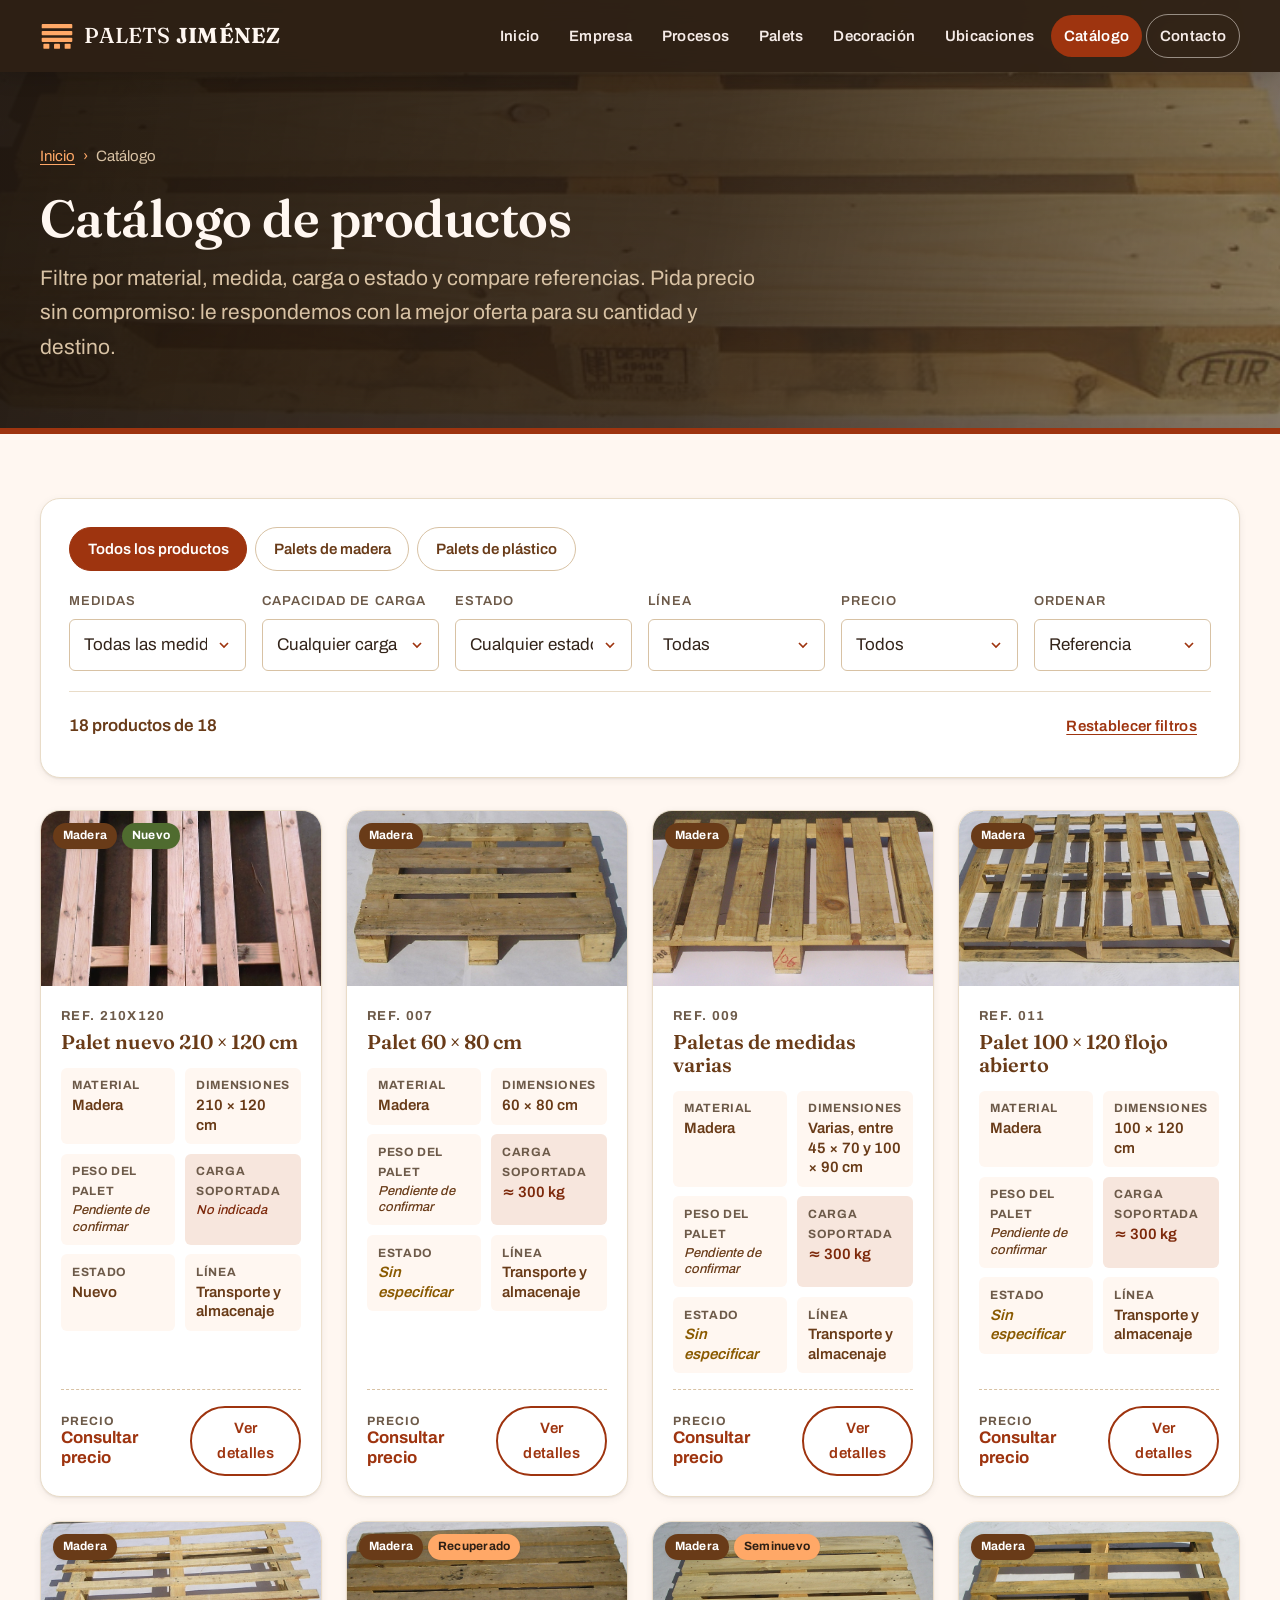
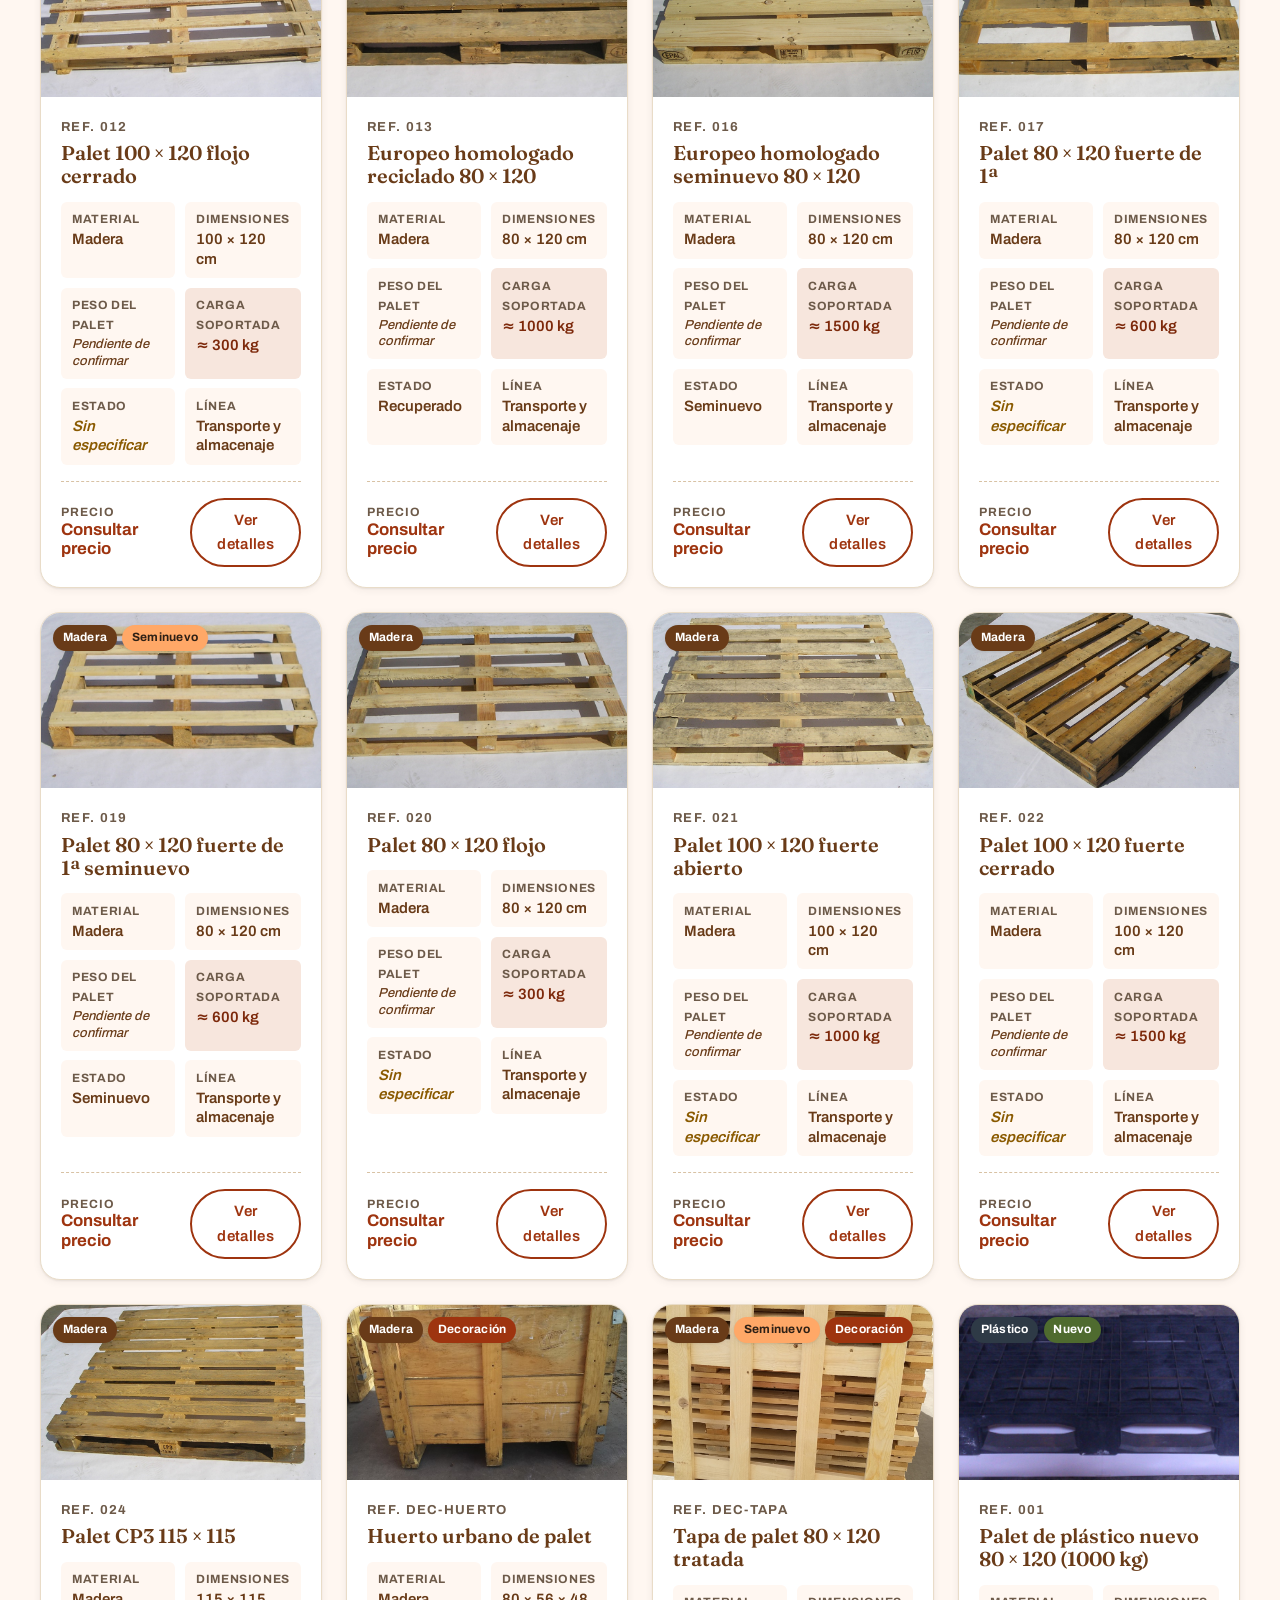
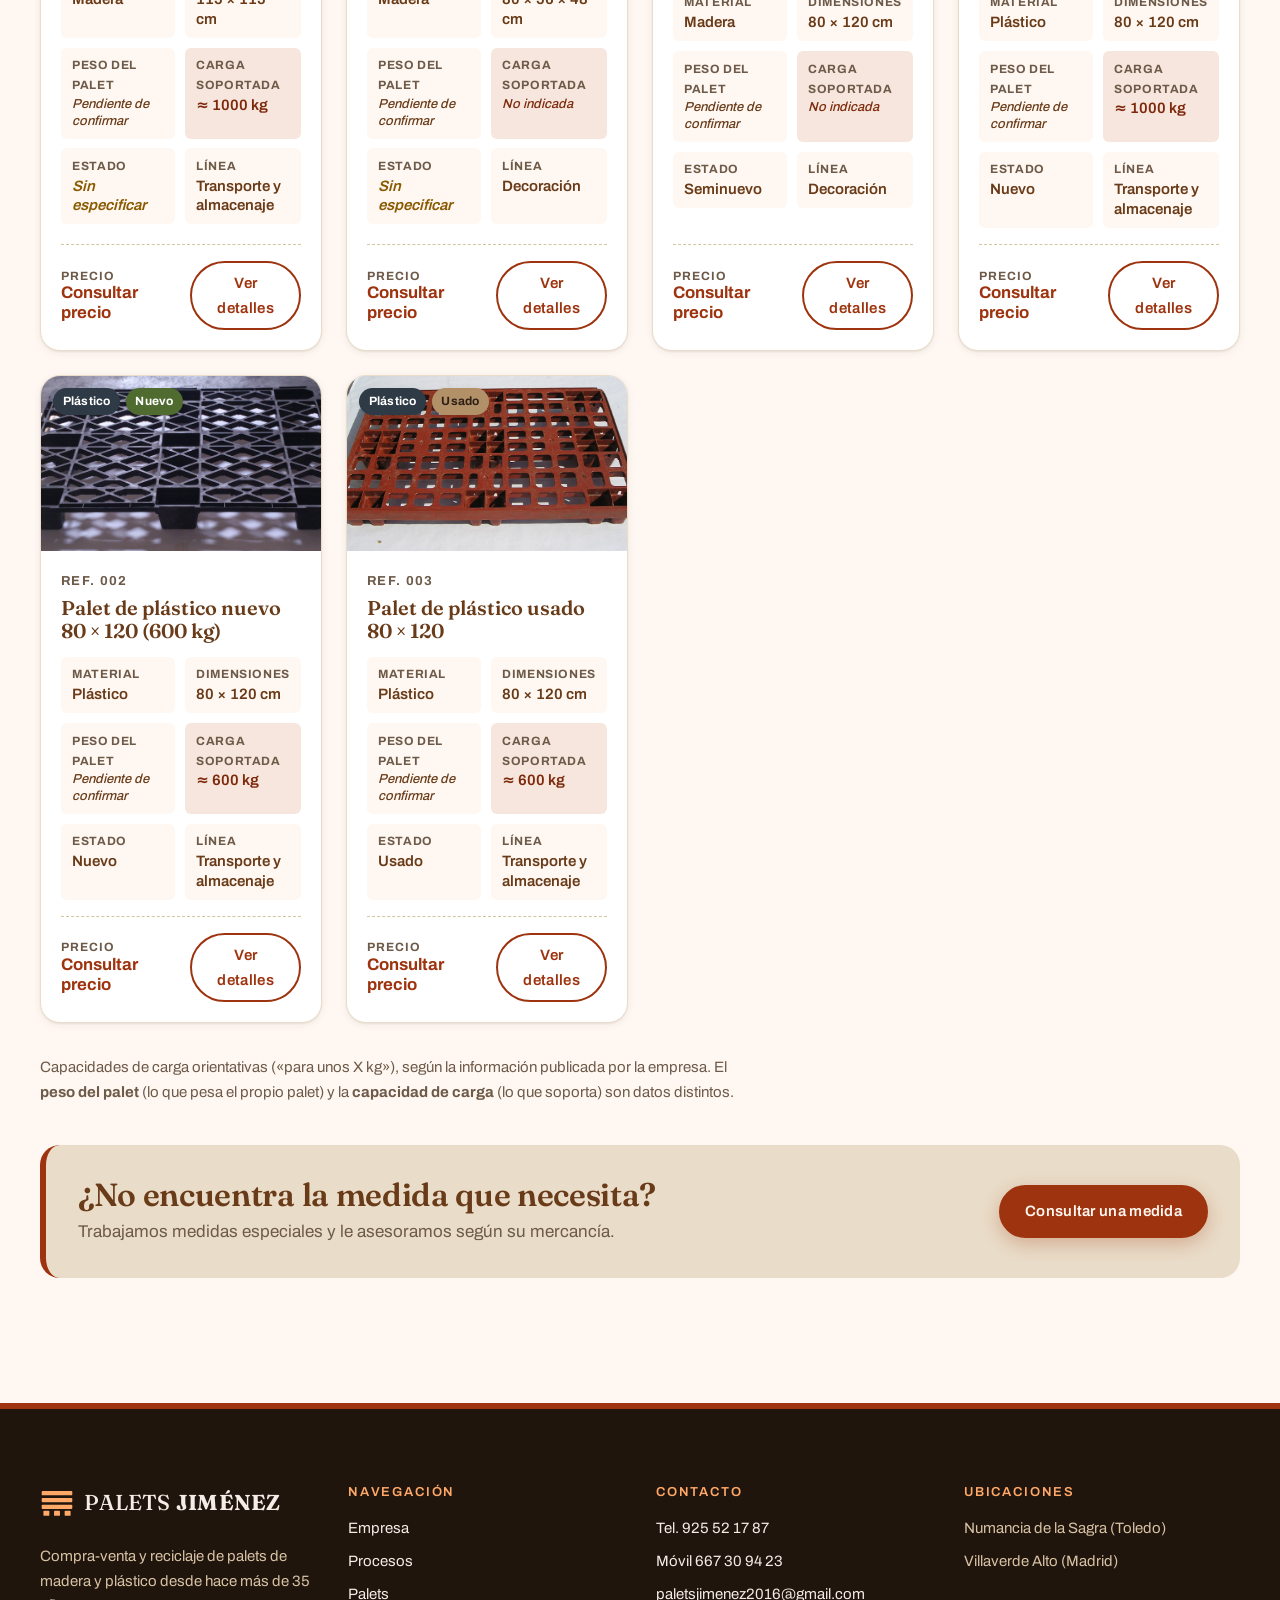
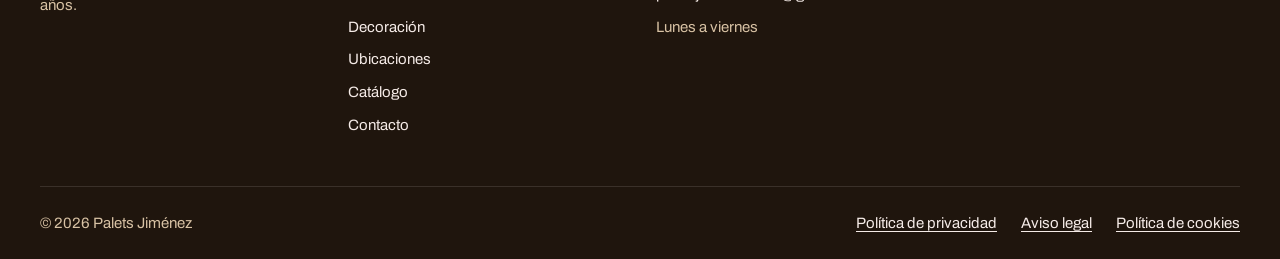
==== catalogo.html @ 8d7daddd "Web de Palets Jiménez: inicio con scroll, catálogo y contacto Rediseño de paletsjimenez.com en HTML/" ====
<!DOCTYPE html>
<html lang="es" class="no-js">
<head>
  <meta charset="utf-8">
  <meta name="viewport" content="width=device-width, initial-scale=1">
  <title>Catálogo de palets de madera y plástico · Palets Jiménez</title>
  <meta name="description" content="Catálogo de palets de madera y plástico de Palets Jiménez: europeo homologado 80×120, 100×120, CP3, medidas especiales, palets de plástico y piezas para decoración. Consulte medidas, carga y precio.">
  <meta name="theme-color" content="#5F4A32">
  <!-- Versión de vista previa: quitar "noindex" cuando se publique en el dominio oficial -->
  <meta name="robots" content="noindex, nofollow">
  <link rel="canonical" href="https://www.paletsjimenez.com/catalogo.html">
  <meta property="og:type" content="website">
  <meta property="og:locale" content="es_ES">
  <meta property="og:title" content="Catálogo de palets de madera y plástico · Palets Jiménez">
  <meta property="og:description" content="Más de 35 años comprando, vendiendo y reciclando palets. Transporte propio y almacenes cerrados en Toledo y Madrid.">
  <meta property="og:image" content="assets/img/hero-original.jpg">
  <link rel="icon" href="assets/img/favicon.svg" type="image/svg+xml">
  <link rel="preload" href="assets/fonts/archivo-latin.woff2" as="font" type="font/woff2" crossorigin>
  <link rel="preload" href="assets/fonts/fraunces-latin.woff2" as="font" type="font/woff2" crossorigin>
  <link rel="stylesheet" href="css/tokens.css">
  <link rel="stylesheet" href="css/base.css">
  <link rel="stylesheet" href="css/components.css">
  <link rel="stylesheet" href="css/sections.css">
</head>
<body data-page="catalogo">
  <a class="skip-link" href="#main">Saltar al contenido</a>
  <header class="site-header" data-header></header>

  <main id="main">
    <section class="page-hero" aria-labelledby="page-title">
      <div class="container">
        <nav class="breadcrumb" aria-label="Ruta de navegación">
          <ol><li><a href="index.html">Inicio</a></li><li aria-current="page">Catálogo</li></ol>
        </nav>
        <h1 id="page-title">Catálogo de productos</h1>
        <p class="lead">Filtre por material, medida, carga o estado y compare referencias. Pida precio sin compromiso: le respondemos con la mejor oferta para su cantidad y destino.</p>
      </div>
    </section>

    <section id="catalogo" class="section section--cream catalog" aria-labelledby="page-title">
      <div class="container">

        <form class="filters" data-catalog-filters aria-label="Filtros del catálogo" onsubmit="return false">
          <div class="filters__material" role="radiogroup" aria-label="Material">
            <label class="seg"><input type="radio" name="material" value="todos" checked><span>Todos los productos</span></label>
            <label class="seg"><input type="radio" name="material" value="madera"><span>Palets de madera</span></label>
            <label class="seg"><input type="radio" name="material" value="plastico"><span>Palets de plástico</span></label>
          </div>
          <details class="filters__details" data-filters-more>
            <summary>Más filtros <span data-filters-active></span></summary>
          <div class="filters__more">
            <label class="field field--select"><span>Medidas</span><select name="size" data-options="size"></select></label>
            <label class="field field--select"><span>Capacidad de carga</span><select name="load" data-options="load"></select></label>
            <label class="field field--select"><span>Estado</span><select name="condition" data-options="condition"></select></label>
            <label class="field field--select"><span>Línea</span><select name="line" data-options="line"></select></label>
            <label class="field field--select"><span>Precio</span><select name="price" data-options="price"></select></label>
            <label class="field field--select"><span>Ordenar</span>
              <select name="sort">
                <option value="ref">Referencia</option>
                <option value="load-desc">Mayor carga</option>
                <option value="load-asc">Menor carga</option>
                <option value="price-asc">Precio (menor a mayor)</option>
              </select>
            </label>
          </div>
          </details>
          <div class="filters__bar">
            <p class="filters__count" data-catalog-count aria-live="polite"></p>
            <button type="button" class="btn btn--text" data-catalog-reset>Restablecer filtros</button>
          </div>
        </form>

        <ul class="products" data-catalog-grid></ul>
        <div class="empty" data-catalog-empty hidden>
          <svg viewBox="0 0 24 24" aria-hidden="true"><circle cx="11" cy="11" r="7"/><path d="m20 20-3.5-3.5M8 11h6"/></svg>
          <h3>No hay productos con esos filtros</h3>
          <p>Pruebe con otra combinación o restablezca los filtros. Si busca una medida especial, pregúntenos.</p>
          <button type="button" class="btn btn--primary" data-catalog-reset>Restablecer filtros</button>
        </div>
        <p class="catalog__legal">Capacidades de carga orientativas («para unos X kg»), según la información publicada por la empresa. El <strong>peso del palet</strong> (lo que pesa el propio palet) y la <strong>capacidad de carga</strong> (lo que soporta) son datos distintos.</p>
        <aside class="catalog-help">
          <div>
            <h2>¿No encuentra la medida que necesita?</h2>
            <p>Trabajamos medidas especiales y le asesoramos según su mercancía.</p>
          </div>
          <a class="btn btn--primary" href="contacto.html?tipo=Compra%20de%20palets">Consultar una medida</a>
        </aside>
      </div>
    </section>

  </main>

  <footer class="site-footer" data-footer></footer>

  <dialog class="modal modal--product" data-product-modal aria-labelledby="pm-title">
    <div class="modal__inner" data-product-modal-body></div>
  </dialog>

  <script type="module" src="js/main.js"></script>
</body>
</html>
---- css/tokens.css ----
/* =========================================================
   TOKENS DE DISEÑO — Palets Jiménez
   Paleta tomada de la web actual (valores medidos en paletsjimenez.com):
   - #B29068 fondo beige tostado        - #9E340F naranja rojizo (botón activo, marco)
   - #FFF7F1 crema (área de contenido)  - #693B18 marrón oscuro (títulos)
   - #5F4A32 marrón tierra              - #F5EBE7 crema rosado (texto sobre botón)
   ========================================================= */
@font-face {
  font-family: 'Archivo';
  src: url('../assets/fonts/archivo-latin.woff2') format('woff2');
  font-weight: 100 900; font-style: normal; font-display: swap;
}
@font-face {
  font-family: 'Fraunces';
  src: url('../assets/fonts/fraunces-latin.woff2') format('woff2');
  font-weight: 100 900; font-style: normal; font-display: swap;
}

:root {
  /* Marrón tierra */
  --earth-950: #1f150d;
  --earth-900: #2e2015;
  --earth-800: #3e2c1d;
  --earth-700: #5f4a32;
  --earth-600: #7a6146;
  /* Beige tostado */
  --tan-500: #b29068;
  --tan-400: #c4a682;
  --tan-300: #d8c2a4;
  --tan-200: #e9dcc8;
  /* Crema */
  --cream-100: #fff7f1;
  --cream-200: #f5ebe7;
  --cream-300: #efe2d6;
  /* Naranja rojizo oscuro */
  --rust-700: #7d290b;
  --rust-600: #9e340f;
  --rust-500: #b8471c;
  --rust-200: #f3d3c3;
  /* Marrón oscuro (texto) */
  --brown-800: #4a2a11;
  --brown-700: #693b18;
  /* Acento cálido presente en la web actual (uso puntual) */
  --amber-300: #ffa867;

  --text: #33241a;
  --text-muted: #6d5a49;
  --ok: #4f6b2f;
  --ok-bg: #e7ecd9;
  --pending: #8a5a00;
  --pending-bg: #fbecc8;

  --font-body: 'Archivo', system-ui, -apple-system, 'Segoe UI', Roboto, sans-serif;
  --font-display: 'Fraunces', Georgia, 'Times New Roman', serif;

  --fs-xs: .8125rem;
  --fs-sm: .9375rem;
  --fs-md: 1.0625rem;
  --fs-lg: clamp(1.125rem, 1rem + .5vw, 1.3125rem);
  --fs-xl: clamp(1.5rem, 1.2rem + 1.2vw, 2rem);
  --fs-2xl: clamp(2rem, 1.5rem + 2.2vw, 3.25rem);
  --fs-hero: clamp(3rem, 1.8rem + 6vw, 6.5rem);

  --radius-sm: 6px;
  --radius: 12px;
  --radius-lg: 20px;
  --shadow-sm: 0 1px 2px rgb(46 32 21 / .08), 0 2px 8px rgb(46 32 21 / .06);
  --shadow: 0 2px 6px rgb(46 32 21 / .08), 0 12px 32px rgb(46 32 21 / .12);
  --shadow-lg: 0 24px 60px rgb(31 21 13 / .28);

  --container: 1200px;
  --gutter: clamp(1rem, .5rem + 2.5vw, 2.5rem);
  --section-y: clamp(4.5rem, 3rem + 6vw, 8.5rem);
  --header-h: 72px;
  --ease: cubic-bezier(.2, .7, .2, 1);
}
---- css/base.css ----
/* ================= RESET + BASE ================= */
*, *::before, *::after { box-sizing: border-box; }
html {
  -webkit-text-size-adjust: 100%;
  scroll-behavior: smooth;
  /* Evita que la barra fija tape los títulos al navegar por anclas */
  scroll-padding-top: calc(var(--header-h) + 12px);
}
body {
  margin: 0;
  font-family: var(--font-body);
  font-size: var(--fs-md);
  line-height: 1.65;
  color: var(--text);
  background: var(--cream-100);
  text-rendering: optimizeLegibility;
  -webkit-font-smoothing: antialiased;
  overflow-x: hidden;
}
img, svg { display: block; max-width: 100%; }
img { height: auto; }
h1, h2, h3, h4 { margin: 0 0 .5em; line-height: 1.15; color: var(--brown-700); }
h1, h2 { font-family: var(--font-display); font-weight: 600; letter-spacing: -.01em; }
h3 { font-size: var(--fs-lg); font-weight: 700; }
h4 { font-size: var(--fs-md); font-weight: 700; }
p { margin: 0 0 1em; }
ul, ol { margin: 0; padding: 0; list-style: none; }
a { color: var(--rust-600); text-underline-offset: 3px; }
a:hover { color: var(--rust-700); }
button, input, select, textarea { font: inherit; color: inherit; }
:focus-visible { outline: 3px solid var(--rust-500); outline-offset: 3px; border-radius: 4px; }
::selection { background: var(--rust-600); color: var(--cream-100); }

.container { width: min(100% - 2 * var(--gutter), var(--container)); margin-inline: auto; }
.visually-hidden {
  position: absolute !important; width: 1px; height: 1px; padding: 0; margin: -1px;
  overflow: hidden; clip: rect(0 0 0 0); white-space: nowrap; border: 0;
}
.skip-link {
  position: absolute; left: 1rem; top: -100px; z-index: 200;
  background: var(--rust-600); color: #fff; padding: .75rem 1rem; border-radius: var(--radius-sm);
}
.skip-link:focus { top: 1rem; color: #fff; }
.muted { color: var(--text-muted); }

/* Animaciones de entrada al hacer scroll */
.reveal { opacity: 0; transform: translateY(24px); transition: opacity .7s var(--ease), transform .7s var(--ease); }
.reveal.is-visible { opacity: 1; transform: none; }
.no-js .reveal { opacity: 1; transform: none; }

@media (prefers-reduced-motion: reduce) {
  html { scroll-behavior: auto; }
  *, *::before, *::after { animation-duration: .01ms !important; transition-duration: .01ms !important; }
  .reveal { opacity: 1; transform: none; }
}
---- css/components.css ----
/* ================= COMPONENTES REUTILIZABLES ================= */

/* ---------- Botones ---------- */
.btn {
  --_bg: transparent; --_fg: inherit; --_bd: transparent;
  display: inline-flex; align-items: center; justify-content: center; gap: .5rem;
  min-height: 48px; padding: .75rem 1.5rem;
  border: 2px solid var(--_bd); border-radius: 999px;
  background: var(--_bg); color: var(--_fg);
  font-weight: 600; font-size: var(--fs-sm); letter-spacing: .02em; text-decoration: none;
  cursor: pointer; transition: background .2s, color .2s, border-color .2s, transform .2s, box-shadow .2s;
}
.btn:hover { transform: translateY(-2px); }
.btn:active { transform: none; }
.btn--primary { --_bg: var(--rust-600); --_fg: var(--cream-100); --_bd: var(--rust-600); box-shadow: 0 6px 18px rgb(158 52 15 / .28); }
.btn--primary:hover { --_bg: var(--rust-700); --_bd: var(--rust-700); color: #fff; }
.btn--outline { --_fg: var(--rust-600); --_bd: var(--rust-600); }
.btn--outline:hover { --_bg: var(--rust-600); color: var(--cream-100); }
.btn--ghost-light { --_fg: var(--cream-100); --_bd: rgb(255 247 241 / .6); }
.btn--ghost-light:hover { --_bg: var(--cream-100); color: var(--brown-700); --_bd: var(--cream-100); }
.btn--text { min-height: 40px; padding: .5rem .75rem; --_fg: var(--rust-600); text-decoration: underline; text-underline-offset: 3px; }
.btn--text:hover { transform: none; color: var(--rust-700); }
.btn--sm { min-height: 40px; padding: .5rem 1rem; }
.btn--block { width: 100%; }

.link {
  background: none; border: 0; padding: 0; color: var(--rust-600); text-decoration: underline;
  text-underline-offset: 3px; cursor: pointer;
}
.link:hover { color: var(--rust-700); }

/* ---------- Textos de sección ---------- */
.eyebrow {
  display: inline-flex; align-items: center; gap: .6rem;
  margin: 0 0 1rem; font-size: var(--fs-xs); font-weight: 700; letter-spacing: .16em; text-transform: uppercase;
  color: var(--rust-600);
}
.eyebrow::before { content: ''; width: 28px; height: 2px; background: currentColor; }
.eyebrow--light { color: var(--amber-300); }
.section-title { font-size: var(--fs-2xl); max-width: 22ch; }
.subsection-title { font-family: var(--font-display); font-size: var(--fs-xl); margin-top: clamp(3rem, 6vw, 5rem); }
.lead { font-size: var(--fs-lg); color: var(--text-muted); max-width: 60ch; }
.section-head { margin-bottom: clamp(2rem, 4vw, 3.5rem); }
.section-head--split { display: grid; gap: 1rem 3rem; align-items: end; }
@media (min-width: 900px) { .section-head--split { grid-template-columns: 1.1fr 1fr; } }

/* ---------- Secciones ---------- */
.section { padding-block: var(--section-y); position: relative; }
.section--cream { background: var(--cream-100); }
.section--tan {
  background:
    linear-gradient(180deg, rgb(255 247 241 / .0), rgb(255 247 241 / .0)),
    repeating-linear-gradient(180deg, transparent 0 46px, rgb(95 74 50 / .05) 46px 48px),
    var(--tan-200);
}
.section--earth { background: var(--earth-800); color: var(--cream-200); }
.section--earth h2, .section--earth h3 { color: var(--cream-100); }
.section--earth .lead { color: var(--tan-300); }

/* ---------- Estados de información (documentado / pendiente) ---------- */
.status {
  display: inline-flex; align-items: flex-start; gap: .45rem; margin: .75rem 0 0;
  font-size: var(--fs-xs); font-weight: 600; line-height: 1.4; padding: .35rem .7rem; border-radius: var(--radius-sm);
}
.status::before { content: ''; flex: none; width: 8px; height: 8px; margin-top: .3em; border-radius: 50%; background: currentColor; }
.status--ok { color: var(--ok); background: var(--ok-bg); }
.status--pending { color: var(--pending); background: var(--pending-bg); }
.pending-note, .pending-inline {
  font-size: var(--fs-xs); color: var(--pending); font-weight: 600;
}
.pending-inline { background: var(--pending-bg); padding: .1rem .45rem; border-radius: 4px; }
.pending-banner {
  margin-top: 2rem; padding: 1rem 1.25rem; border-left: 4px solid var(--pending);
  background: var(--pending-bg); color: #5c3d00; border-radius: 0 var(--radius-sm) var(--radius-sm) 0; font-size: var(--fs-sm);
}
.pending { color: var(--pending); font-style: italic; }

/* ---------- Chips / filtros de galería ---------- */
.chips { display: flex; flex-wrap: wrap; gap: .5rem; margin-bottom: 2rem; }
.chip {
  min-height: 40px; padding: .4rem 1rem; border-radius: 999px; cursor: pointer;
  border: 1.5px solid rgb(255 247 241 / .3); background: transparent; color: var(--cream-200);
  font-size: var(--fs-sm); font-weight: 600; transition: background .2s, color .2s, border-color .2s;
}
.chip:hover { border-color: var(--amber-300); }
.chip[aria-pressed="true"] { background: var(--rust-600); border-color: var(--rust-600); color: #fff; }

/* ---------- Formularios ---------- */
.field { display: grid; gap: .35rem; margin-bottom: 1rem; }
.field label, .field > span { font-size: var(--fs-sm); font-weight: 600; color: var(--brown-700); }
.field input:not([type="checkbox"]):not([type="radio"]), .field select, .field textarea {
  width: 100%; min-height: 48px; padding: .7rem .9rem;
  border: 1.5px solid var(--tan-300); border-radius: var(--radius-sm); background: #fff;
  transition: border-color .2s, box-shadow .2s;
}
.field textarea { resize: vertical; min-height: 130px; }
.field input:focus, .field select:focus, .field textarea:focus {
  outline: none; border-color: var(--rust-600); box-shadow: 0 0 0 3px rgb(158 52 15 / .18);
}
.field [aria-invalid="true"] { border-color: #b3261e !important; background: #fff6f5 !important; }
.field__error { margin: 0; min-height: 0; font-size: var(--fs-xs); font-weight: 600; color: #b3261e; }
.field__error:empty { display: none; }
.field__hint { margin: 0; font-size: var(--fs-xs); color: var(--text-muted); text-align: right; }
.field--select select {
  appearance: none; padding-right: 2.4rem; cursor: pointer;
  background: #fff url("data:image/svg+xml,%3Csvg xmlns='http://www.w3.org/2000/svg' viewBox='0 0 24 24' fill='none' stroke='%239e340f' stroke-width='2.5'%3E%3Cpath d='m6 9 6 6 6-6'/%3E%3C/svg%3E") no-repeat right .8rem center / 16px;
}
.field--check { grid-template-columns: auto 1fr; align-items: start; gap: .25rem .7rem; }
.field--check input { width: 22px; height: 22px; margin-top: 2px; accent-color: var(--rust-600); }
.field--check label { font-weight: 500; color: var(--text); }
.field--check .field__error { grid-column: 2; }
.hp { position: absolute; left: -9999px; width: 1px; height: 1px; overflow: hidden; }

/* ---------- Modal ---------- */
.modal {
  width: min(960px, calc(100% - 2rem)); max-height: calc(100dvh - 2rem); padding: 0;
  border: 0; border-radius: var(--radius-lg); background: var(--cream-100); color: var(--text);
  box-shadow: var(--shadow-lg); overflow: auto;
}
.modal::backdrop { background: rgb(31 21 13 / .7); backdrop-filter: blur(3px); }
.modal[open] { animation: modal-in .3s var(--ease); }
@keyframes modal-in { from { opacity: 0; transform: translateY(16px) scale(.98); } }
.modal__inner { position: relative; padding: clamp(1.25rem, 3vw, 2.5rem); }
.modal__close {
  position: absolute; top: .75rem; right: .75rem; z-index: 2;
  width: 44px; height: 44px; border: 0; border-radius: 50%; cursor: pointer;
  background: var(--cream-200); color: var(--brown-700); font-size: 1.6rem; line-height: 1;
}
.modal__close:hover { background: var(--rust-600); color: #fff; }
.modal--legal { width: min(720px, calc(100% - 2rem)); }
.modal--legal h2 { font-size: var(--fs-xl); padding-right: 3rem; }
.modal--legal h3 { font-size: var(--fs-md); margin-top: 1.5rem; }
body.modal-open { overflow: hidden; }
---- css/sections.css ----
/* ================= CABECERA ================= */
.site-header {
  position: fixed; inset: 0 0 auto; z-index: 100; height: var(--header-h);
  color: var(--cream-100); transition: background .3s, box-shadow .3s, height .3s;
}
.site-header.is-scrolled { background: rgb(46 32 21 / .94); backdrop-filter: blur(10px); box-shadow: 0 4px 20px rgb(0 0 0 / .18); }
.site-header__inner { height: 100%; display: flex; align-items: center; justify-content: space-between; gap: 1rem; }
.brand { display: inline-flex; align-items: center; gap: .65rem; color: inherit; text-decoration: none; }
.brand:hover { color: inherit; }
.brand__mark { width: 34px; height: 34px; fill: var(--rust-600); }
.site-header .brand__mark { fill: var(--amber-300); }
.brand__text { white-space: nowrap; font-family: var(--font-display); font-size: 1.35rem; letter-spacing: .01em; text-transform: uppercase; font-weight: 500; }
.brand__text strong { font-weight: 700; }
.brand--light { color: var(--cream-100); }
.brand--light .brand__mark { fill: var(--amber-300); }

.site-nav ul { display: flex; align-items: center; gap: .25rem; }
.site-nav a {
  position: relative; display: block; padding: .55rem .8rem; border-radius: 999px;
  color: var(--cream-200); text-decoration: none; font-size: var(--fs-sm); font-weight: 600; letter-spacing: .02em;
  transition: color .2s, background .2s;
}
.site-nav a:hover { color: #fff; background: rgb(255 247 241 / .1); }
.site-nav a.is-active { background: var(--rust-600); color: #fff; }
.site-nav__cta { border: 1.5px solid rgb(255 247 241 / .5); }
.nav-toggle { display: none; }

@media (max-width: 1080px) {
  .nav-toggle {
    display: grid; place-items: center; width: 48px; height: 48px; border: 0; border-radius: 50%;
    background: rgb(255 247 241 / .12); cursor: pointer; color: var(--cream-100);
  }
  .nav-toggle__bars, .nav-toggle__bars::before, .nav-toggle__bars::after {
    display: block; width: 22px; height: 2px; background: currentColor; border-radius: 2px; transition: transform .3s, opacity .3s;
  }
  .nav-toggle__bars { position: relative; }
  .nav-toggle__bars::before, .nav-toggle__bars::after { content: ''; position: absolute; left: 0; }
  .nav-toggle__bars::before { top: -7px; } .nav-toggle__bars::after { top: 7px; }
  .nav-toggle[aria-expanded="true"] .nav-toggle__bars { background: transparent; }
  .nav-toggle[aria-expanded="true"] .nav-toggle__bars::before { transform: translateY(7px) rotate(45deg); }
  .nav-toggle[aria-expanded="true"] .nav-toggle__bars::after { transform: translateY(-7px) rotate(-45deg); }

  .site-nav {
    position: fixed; inset: var(--header-h) 0 auto; max-height: calc(100dvh - var(--header-h)); overflow: auto;
    background: var(--earth-900); padding: 1rem var(--gutter) 1.5rem; box-shadow: 0 20px 40px rgb(0 0 0 / .3);
    transform: translateY(-8px); opacity: 0; visibility: hidden; transition: opacity .25s, transform .25s, visibility .25s;
  }
  .site-nav.is-open { opacity: 1; transform: none; visibility: visible; }
  .site-nav ul { flex-direction: column; align-items: stretch; gap: .25rem; }
  .site-nav a { padding: .9rem 1rem; font-size: var(--fs-md); border-radius: var(--radius-sm); }
  .site-header:has(.site-nav.is-open) { background: var(--earth-900); }
}

/* ================= 1. HERO ================= */
.hero {
  position: relative; min-height: min(100svh, 920px); display: grid; align-items: center;
  padding: calc(var(--header-h) + 3rem) 0 5rem; color: var(--cream-100); overflow: hidden; isolation: isolate;
  background: var(--earth-900);
}
.hero__bg {
  position: absolute; inset: 0; z-index: -1;
  background:
    linear-gradient(100deg, rgb(31 21 13 / .94) 0%, rgb(46 32 21 / .82) 42%, rgb(95 74 50 / .45) 100%),
    url('../assets/img/hero-original.jpg') center 60% / cover no-repeat;
  transform: scale(1.05); animation: hero-zoom 18s ease-out forwards;
}
.hero__bg::after { /* Marco naranja rojizo heredado de la cabecera actual */
  content: ''; position: absolute; inset: auto 0 0; height: 6px; background: var(--rust-600);
}
@keyframes hero-zoom { to { transform: scale(1); } }
.hero__inner { display: grid; gap: 3rem; align-items: end; }
@media (min-width: 1000px) { .hero__inner { grid-template-columns: 1.5fr 1fr; } }
.hero__title {
  font-size: var(--fs-hero); line-height: .95; text-transform: uppercase; color: var(--cream-100);
  margin-bottom: 1.5rem; letter-spacing: -.02em;
}
.hero__title span { display: block; color: var(--amber-300); font-style: italic; text-transform: none; font-weight: 500; }
.hero__lead { font-family: var(--font-display); font-size: var(--fs-xl); line-height: 1.3; max-width: 26ch; color: var(--cream-100); }
.hero__text { max-width: 56ch; color: var(--tan-300); }
.hero__actions { display: flex; flex-wrap: wrap; gap: 1rem; margin-top: 2rem; }
.hero__facts {
  display: grid; grid-template-columns: 1fr 1fr; gap: 1px; border-radius: var(--radius); overflow: hidden;
  background: rgb(255 247 241 / .15); border: 1px solid rgb(255 247 241 / .15); backdrop-filter: blur(6px);
}
.hero__facts li { padding: 1.25rem; background: rgb(31 21 13 / .55); display: grid; gap: .1rem; }
.hero__facts strong { font-family: var(--font-display); font-size: clamp(1.6rem, 1.2rem + 1.5vw, 2.4rem); color: var(--amber-300); line-height: 1.1; }
.hero__facts span { font-size: var(--fs-sm); color: var(--tan-300); }
.hero__scroll {
  position: absolute; left: 50%; bottom: 1.5rem; translate: -50% 0; width: 28px; height: 44px;
  border: 2px solid rgb(255 247 241 / .5); border-radius: 14px;
}
.hero__scroll span { position: absolute; left: 50%; top: 8px; width: 4px; height: 8px; margin-left: -2px; background: var(--cream-100); border-radius: 2px; animation: scroll-dot 1.8s infinite; }
@keyframes scroll-dot { 0% { opacity: 0; transform: translateY(0); } 40% { opacity: 1; } 100% { opacity: 0; transform: translateY(14px); } }
@media (max-width: 700px) { .hero__scroll { display: none; } }

/* ================= 2. HISTORIA ================= */
.history__intro { display: grid; gap: 3rem; align-items: center; }
@media (min-width: 900px) { .history__intro { grid-template-columns: 1.1fr 1fr; } }
.history__figure { position: relative; margin: 0; }
.history__figure img { width: 100%; aspect-ratio: 4 / 3; object-fit: cover; border-radius: var(--radius-lg); box-shadow: var(--shadow); }
.history__figure::before {
  content: ''; position: absolute; inset: 1.25rem -1.25rem -1.25rem 1.25rem; z-index: -1;
  border: 3px solid var(--rust-600); border-radius: var(--radius-lg);
}
.history__figure { isolation: isolate; }
.history__badge {
  position: absolute; left: -1rem; bottom: 1.5rem; padding: 1rem 1.25rem; border-radius: var(--radius);
  background: var(--rust-600); color: var(--cream-100); box-shadow: var(--shadow); font-size: var(--fs-sm); line-height: 1.2;
}
.history__badge strong { display: block; font-family: var(--font-display); font-size: 2.2rem; }
@media (max-width: 600px) { .history__badge { left: .75rem; } .history__figure::before { inset: .75rem -.5rem -.75rem .75rem; } }

.timeline { position: relative; display: grid; gap: 1.5rem; margin-top: 2rem; counter-reset: t; }
.timeline::before { content: ''; position: absolute; left: 11px; top: 8px; bottom: 8px; width: 2px; background: repeating-linear-gradient(180deg, var(--tan-400) 0 8px, transparent 8px 14px); }
.timeline__item { position: relative; padding-left: 3rem; }
.timeline__item::before {
  content: ''; position: absolute; left: 0; top: 4px; width: 24px; height: 24px; border-radius: 50%;
  background: var(--cream-100); border: 3px solid var(--tan-500);
}
.timeline__item--now::before { background: var(--rust-600); border-color: var(--rust-600); box-shadow: 0 0 0 6px rgb(158 52 15 / .15); }
.timeline__year {
  display: inline-block; margin-bottom: .4rem; padding: .15rem .6rem; border-radius: 4px;
  font-size: var(--fs-xs); font-weight: 700; letter-spacing: .06em; text-transform: uppercase;
  background: var(--rust-600); color: #fff;
}
.timeline__year.is-pending { background: transparent; color: var(--pending); border: 1.5px dashed var(--pending); }
.timeline__item h4 { font-family: var(--font-display); font-size: var(--fs-lg); margin-bottom: .3rem; }
.timeline__item p { margin: 0; color: var(--text-muted); font-size: var(--fs-sm); }
.timeline__item .pending-note { margin-top: .4rem; }
@media (min-width: 900px) {
  .timeline { grid-template-columns: repeat(5, 1fr); gap: 1.5rem; }
  .timeline::before { left: 12px; right: 12px; top: 11px; bottom: auto; width: auto; height: 2px; background: repeating-linear-gradient(90deg, var(--tan-400) 0 8px, transparent 8px 14px); }
  .timeline__item { padding: 3rem 0 0; }
}

.values { display: grid; gap: 1.25rem; margin-top: clamp(3rem, 6vw, 5rem); grid-template-columns: repeat(auto-fit, minmax(220px, 1fr)); }
.value { padding: 1.75rem; border-radius: var(--radius); background: #fff; box-shadow: var(--shadow-sm); border-top: 4px solid var(--rust-600); }
.value svg { width: 40px; height: 40px; margin-bottom: 1rem; fill: none; stroke: var(--rust-600); stroke-width: 1.7; stroke-linecap: round; stroke-linejoin: round; }
.value h4 { font-family: var(--font-display); font-size: var(--fs-lg); margin-bottom: .25rem; }
.value p { margin: 0; color: var(--text-muted); font-size: var(--fs-sm); }

/* ================= 3. PROCESOS ================= */
.tracks { display: grid; gap: 1.25rem; margin-bottom: clamp(3rem, 6vw, 4.5rem); }
@media (min-width: 800px) { .tracks { grid-template-columns: 1fr 1fr; } }
.track { padding: 1.75rem; border-radius: var(--radius); background: var(--cream-100); box-shadow: var(--shadow-sm); }
.track__tag { display: inline-block; font-size: var(--fs-xs); font-weight: 700; text-transform: uppercase; letter-spacing: .12em; color: var(--rust-600); margin-bottom: .5rem; }
.track h3 { font-family: var(--font-display); font-size: var(--fs-xl); }
.track p:not(.status) { color: var(--text-muted); margin-bottom: 0; }

.steps { display: grid; gap: clamp(1.5rem, 3vw, 2.5rem); counter-reset: step; }
.step {
  display: grid; overflow: hidden; border-radius: var(--radius-lg); background: var(--cream-100); box-shadow: var(--shadow-sm);
}
@media (min-width: 760px) {
  .step { grid-template-columns: 1fr 1.2fr; }
  .step:nth-child(even) .step__media { order: 2; }
}
.step__media { position: relative; min-height: 220px; }
.step__media img { position: absolute; inset: 0; width: 100%; height: 100%; object-fit: cover; transition: transform .8s var(--ease); }
.step:hover .step__media img { transform: scale(1.04); }
.step__body { position: relative; padding: clamp(1.5rem, 3vw, 2.5rem); }
.step__num { display: block; font-family: var(--font-display); font-size: 3.5rem; line-height: 1; color: var(--tan-300); margin-bottom: .5rem; }
.step h3 { font-family: var(--font-display); font-size: var(--fs-xl); }
.step p:not(.status) { color: var(--text-muted); margin-bottom: .5rem; }
.step__chips { display: flex; flex-wrap: wrap; gap: .4rem; margin-top: .75rem; }
.step__chips li { padding: .2rem .7rem; border-radius: 999px; font-size: var(--fs-xs); font-weight: 600; background: var(--tan-200); color: var(--brown-700); }

/* ================= 4. TIPOS ================= */
.types__tabs { display: grid; gap: 1rem; grid-template-columns: 1fr 1fr; margin-bottom: 2rem; }
.type-tab {
  position: relative; display: grid; align-content: end; min-height: clamp(160px, 22vw, 280px); padding: 1.25rem;
  border: 0; border-radius: var(--radius-lg); overflow: hidden; cursor: pointer; text-align: left; color: #fff;
  isolation: isolate; box-shadow: var(--shadow-sm); outline-offset: 4px;
}
.type-tab img { position: absolute; inset: 0; z-index: -2; width: 100%; height: 100%; object-fit: cover; transition: transform .6s var(--ease), filter .3s; filter: saturate(.85); }
.type-tab::before { content: ''; position: absolute; inset: 0; z-index: -1; background: linear-gradient(180deg, transparent 30%, rgb(31 21 13 / .85)); }
.type-tab::after { content: ''; position: absolute; inset: 0; border: 4px solid transparent; border-radius: inherit; transition: border-color .2s; }
.type-tab:hover img { transform: scale(1.05); }
.type-tab[aria-selected="true"]::after { border-color: var(--rust-600); }
.type-tab[aria-selected="true"] img { filter: none; }
.type-tab__label { font-family: var(--font-display); font-size: var(--fs-xl); line-height: 1.1; }
.type-tab__count { font-size: var(--fs-sm); color: var(--tan-300); }

.type-panel { display: grid; gap: 2rem; padding: clamp(1.5rem, 3vw, 2.5rem); border-radius: var(--radius-lg); background: #fff; box-shadow: var(--shadow-sm); animation: fade-in .4s var(--ease); }
@keyframes fade-in { from { opacity: 0; transform: translateY(8px); } }
@media (min-width: 900px) { .type-panel { grid-template-columns: 1.15fr 1fr; } }
.type-panel h3 { font-family: var(--font-display); font-size: var(--fs-xl); }
.spec-list { display: grid; gap: 0; border-top: 1px solid var(--tan-200); }
.spec-list > div { display: grid; grid-template-columns: minmax(120px, 34%) 1fr; gap: 1rem; padding: .8rem 0; border-bottom: 1px solid var(--tan-200); }
.spec-list dt { font-weight: 700; color: var(--brown-700); font-size: var(--fs-sm); }
.spec-list dd { margin: 0; font-size: var(--fs-sm); }
.type-panel__side h4 { font-family: var(--font-display); font-size: var(--fs-lg); margin-top: 0; }
.check-list { display: grid; gap: .5rem; margin-bottom: 1.25rem; }
.check-list li { position: relative; padding-left: 1.6rem; font-size: var(--fs-sm); }
.check-list li::before { content: ''; position: absolute; left: 0; top: .45em; width: 12px; height: 7px; border-left: 2.5px solid var(--rust-600); border-bottom: 2.5px solid var(--rust-600); transform: rotate(-45deg); }
.source-note { font-size: var(--fs-xs); color: var(--text-muted); font-style: italic; }

/* ================= 5. DECORACIÓN ================= */
.deco { background:
  radial-gradient(ellipse at 10% 0%, rgb(158 52 15 / .25), transparent 50%),
  var(--earth-800); }
.gallery { display: grid; gap: 1rem; grid-template-columns: repeat(auto-fill, minmax(240px, 1fr)); grid-auto-rows: 240px; grid-auto-flow: dense; }
.gallery__item { position: relative; border-radius: var(--radius); overflow: hidden; background: var(--earth-700); animation: fade-in .45s var(--ease); }
@media (min-width: 700px) {
  .gallery__item--wide { grid-column: span 2; }
  .gallery__item--tall { grid-row: span 2; }
}
.gallery__item button { all: unset; display: block; width: 100%; height: 100%; cursor: zoom-in; }
.gallery__item button:focus-visible { outline: 3px solid var(--amber-300); outline-offset: -3px; }
.gallery__item img { width: 100%; height: 100%; object-fit: cover; transition: transform .7s var(--ease), filter .4s; }
.gallery__item figcaption {
  position: absolute; inset: auto 0 0; padding: 2.5rem 1rem 1rem; color: #fff;
  background: linear-gradient(180deg, transparent, rgb(31 21 13 / .9));
  transform: translateY(35%); opacity: .92; transition: transform .4s var(--ease), opacity .4s;
}
.gallery__item figcaption strong { display: block; font-family: var(--font-display); font-size: 1.15rem; font-weight: 600; }
.gallery__item figcaption span { display: block; font-size: var(--fs-xs); color: var(--tan-300); opacity: 0; transition: opacity .4s; }
.gallery__item:hover img, .gallery__item:focus-within img { transform: scale(1.06); filter: saturate(1.1); }
.gallery__item:hover figcaption, .gallery__item:focus-within figcaption { transform: none; opacity: 1; }
.gallery__item:hover figcaption span, .gallery__item:focus-within figcaption span { opacity: 1; }
@media (hover: none) { .gallery__item figcaption { transform: none; } .gallery__item figcaption span { opacity: 1; } }
.gallery__item--placeholder {
  display: grid; place-content: center; text-align: center; padding: 1.5rem; gap: .25rem;
  border: 2px dashed rgb(255 168 103 / .5); background: rgb(255 247 241 / .04); color: var(--tan-300); font-size: var(--fs-sm);
}
.gallery__item--placeholder strong { font-family: var(--font-display); font-size: 1.15rem; color: var(--cream-100); }
.deco__note { margin: 2rem 0 0; font-size: var(--fs-sm); color: var(--tan-300); max-width: 70ch; }
.deco__actions { display: flex; flex-wrap: wrap; gap: 1rem; margin-top: 1.5rem; }

.lightbox { width: min(1100px, calc(100% - 2rem)); background: var(--earth-900); color: var(--cream-100); }
.lightbox .modal__inner { padding: 0; }
.lightbox img { width: 100%; max-height: 78dvh; object-fit: contain; background: #000; }
.lightbox p { margin: 0; padding: 1rem 1.25rem; }

/* ================= 6. CATÁLOGO ================= */
.filters {
  position: relative; z-index: 2; display: grid; gap: 1.25rem; padding: clamp(1rem, 2.5vw, 1.75rem);
  margin-bottom: 2rem; border-radius: var(--radius-lg); background: #fff; box-shadow: var(--shadow-sm); border: 1px solid var(--tan-200);
}
.filters__material { display: flex; flex-wrap: wrap; gap: .5rem; }
.seg { position: relative; }
.seg input { position: absolute; opacity: 0; inset: 0; cursor: pointer; }
.seg span {
  display: inline-flex; align-items: center; min-height: 44px; padding: .5rem 1.1rem; border-radius: 999px;
  border: 1.5px solid var(--tan-300); font-weight: 600; font-size: var(--fs-sm); color: var(--brown-700); transition: all .2s;
}
.seg:hover span { border-color: var(--rust-600); }
.seg input:checked + span { background: var(--rust-600); border-color: var(--rust-600); color: #fff; }
.seg input:focus-visible + span { outline: 3px solid var(--rust-500); outline-offset: 2px; }
.filters__more { display: grid; gap: .75rem 1rem; grid-template-columns: repeat(auto-fit, minmax(160px, 1fr)); }
.filters__more .field { margin: 0; }
.filters__more .field > span { font-size: var(--fs-xs); text-transform: uppercase; letter-spacing: .08em; color: var(--text-muted); }
.filters__bar { display: flex; flex-wrap: wrap; align-items: center; justify-content: space-between; gap: .5rem; padding-top: .75rem; border-top: 1px solid var(--tan-200); }
.filters__count { margin: 0; font-weight: 600; color: var(--brown-700); }

.products { display: grid; gap: 1.5rem; grid-template-columns: repeat(auto-fill, minmax(min(100%, 280px), 1fr)); }
.product {
  display: flex; flex-direction: column; overflow: hidden; border-radius: var(--radius-lg); background: #fff;
  border: 1px solid var(--tan-200); box-shadow: var(--shadow-sm); transition: transform .3s var(--ease), box-shadow .3s;
  animation: fade-in .4s var(--ease) both;
}
.product:hover { transform: translateY(-4px); box-shadow: var(--shadow); }
.product__media { position: relative; aspect-ratio: 16 / 10; background: var(--cream-200); overflow: hidden; }
.product__media img { width: 100%; height: 100%; object-fit: cover; transition: transform .6s var(--ease); }
.product:hover .product__media img { transform: scale(1.05); }
.product__badges { position: absolute; top: .75rem; left: .75rem; right: .75rem; display: flex; flex-wrap: wrap; gap: .35rem; }
.badge { padding: .2rem .6rem; border-radius: 999px; font-size: .75rem; font-weight: 700; letter-spacing: .02em; background: rgb(255 247 241 / .95); color: var(--brown-700); box-shadow: var(--shadow-sm); }
.badge--plastico { background: #2e3a46; color: #fff; }
.badge--madera { background: var(--brown-700); color: #fff; }
.badge--nuevo { background: var(--ok); color: #fff; }
.badge--seminuevo, .badge--recuperado { background: var(--amber-300); color: var(--earth-900); }
.badge--usado { background: var(--tan-500); color: var(--earth-900); }
.badge--deco { background: var(--rust-600); color: #fff; }
.product__body { display: flex; flex-direction: column; flex: 1; padding: 1.25rem; }
.product__ref { font-size: var(--fs-xs); font-weight: 700; letter-spacing: .1em; color: var(--text-muted); text-transform: uppercase; }
.product__name { font-family: var(--font-display); font-size: 1.25rem; font-weight: 600; margin: .2rem 0 .9rem; }
.product__specs { display: grid; grid-template-columns: 1fr 1fr; gap: .6rem; margin: 0 0 1rem; }
.product__specs div { padding: .55rem .7rem; border-radius: var(--radius-sm); background: var(--cream-100); }
.product__specs dt { font-size: .75rem; font-weight: 700; letter-spacing: .05em; text-transform: uppercase; color: var(--text-muted); }
.product__specs dd { margin: 0; font-size: var(--fs-sm); font-weight: 600; color: var(--brown-700); line-height: 1.3; }
.product__specs .is-load { background: #f7e6dd; }
.product__specs .is-load dd { color: var(--rust-700); }
.product__specs dd.pending { font-weight: 500; font-size: var(--fs-xs); }
.product__foot { margin-top: auto; display: flex; align-items: center; justify-content: space-between; gap: .75rem; padding-top: 1rem; border-top: 1px dashed var(--tan-300); }
.price { display: grid; line-height: 1.15; }
.price small { font-size: .75rem; text-transform: uppercase; letter-spacing: .08em; color: var(--text-muted); font-weight: 700; }
.price strong { font-family: var(--font-display); font-size: 1.5rem; color: var(--rust-600); }
.price--ask strong { font-family: var(--font-body); font-size: 1.05rem; }
.empty { padding: 3rem 1.5rem; text-align: center; border-radius: var(--radius-lg); border: 2px dashed var(--tan-300); }
.empty svg { width: 56px; height: 56px; margin: 0 auto 1rem; fill: none; stroke: var(--tan-500); stroke-width: 1.8; stroke-linecap: round; }
.empty p { color: var(--text-muted); }
.catalog__legal { margin-top: 2rem; font-size: var(--fs-sm); color: var(--text-muted); max-width: 80ch; }

/* Modal de producto */
.pm { display: grid; gap: 2rem; }
@media (min-width: 800px) { .pm { grid-template-columns: 1.1fr 1fr; } }
.pm__media img { width: 100%; border-radius: var(--radius); aspect-ratio: 4 / 3; object-fit: cover; background: var(--cream-200); }
.pm__badges { display: flex; flex-wrap: wrap; gap: .35rem; margin-bottom: .75rem; }
.pm h2 { font-size: var(--fs-xl); padding-right: 2.5rem; }
.pm .price { margin: 1rem 0; padding: 1rem; border-radius: var(--radius); background: var(--cream-200); }
.pm__actions { display: flex; flex-wrap: wrap; gap: .75rem; margin-top: 1.25rem; }

/* ================= 7. UBICACIONES ================= */
.locations__grid { display: grid; gap: 1.5rem; }
@media (min-width: 900px) { .locations__grid { grid-template-columns: 1fr 1fr; } }
.loc { display: flex; flex-direction: column; overflow: hidden; border-radius: var(--radius-lg); background: var(--cream-100); box-shadow: var(--shadow); }
.loc__map { position: relative; aspect-ratio: 16 / 9; background: var(--earth-700); }
.loc__map iframe { position: absolute; inset: 0; width: 100%; height: 100%; border: 0; }
.loc__map-consent {
  position: absolute; inset: 0; display: grid; place-content: center; justify-items: center; gap: .75rem; padding: 1.5rem; text-align: center;
  color: var(--cream-100);
  background:
    linear-gradient(rgb(46 32 21 / .82), rgb(46 32 21 / .82)),
    repeating-linear-gradient(45deg, var(--earth-700) 0 2px, transparent 2px 24px),
    repeating-linear-gradient(-45deg, var(--earth-700) 0 2px, transparent 2px 24px), var(--earth-800);
}
.loc__map-consent svg { width: 40px; height: 40px; fill: none; stroke: var(--amber-300); stroke-width: 1.8; }
.loc__map-consent p { margin: 0; font-size: var(--fs-xs); color: var(--tan-300); max-width: 36ch; }
.loc__body { display: flex; flex-direction: column; flex: 1; padding: clamp(1.25rem, 3vw, 2rem); }
.loc__tag { align-self: flex-start; padding: .2rem .7rem; border-radius: 999px; font-size: var(--fs-xs); font-weight: 700; background: var(--rust-600); color: #fff; margin-bottom: .75rem; }
.loc h3 { font-family: var(--font-display); font-size: var(--fs-xl); }
.loc dl { display: grid; gap: .6rem; margin: 0 0 1.25rem; }
.loc dl > div { display: grid; grid-template-columns: 9.5rem 1fr; gap: .75rem; font-size: var(--fs-sm); }
.loc dt { font-weight: 700; color: var(--brown-700); }
.loc dd { margin: 0; }
@media (max-width: 480px) { .loc dl > div { grid-template-columns: 1fr; gap: 0; } }
.loc__actions { margin-top: auto; display: flex; flex-wrap: wrap; gap: .75rem; }

.delivery {
  display: grid; gap: 1.5rem; align-items: center; margin-top: 2.5rem; padding: clamp(1.5rem, 3vw, 2.5rem);
  border-radius: var(--radius-lg); background: var(--earth-800); color: var(--cream-200);
}
@media (min-width: 900px) { .delivery { grid-template-columns: auto 1fr auto; gap: 2.5rem; } }
.delivery h3 { font-family: var(--font-display); font-size: var(--fs-xl); color: var(--cream-100); }
.delivery__icon svg { width: 110px; fill: none; stroke: var(--amber-300); stroke-width: 2; stroke-linejoin: round; }
.delivery__factors { display: flex; flex-wrap: wrap; gap: .5rem; margin: 1rem 0; }
.delivery__factors li { padding: .35rem .85rem; border-radius: 999px; background: rgb(255 247 241 / .08); border: 1px solid rgb(255 247 241 / .15); font-size: var(--fs-sm); }
.delivery__factors strong { color: var(--amber-300); }
.delivery .muted { color: var(--tan-300); margin: 0; font-size: var(--fs-sm); }

/* ================= 8. CONTACTO ================= */
.contact__grid { display: grid; gap: clamp(2rem, 5vw, 4rem); }
@media (min-width: 960px) { .contact__grid { grid-template-columns: 1fr 1.1fr; align-items: start; } }
.quick-actions { display: grid; gap: .75rem; margin: 2rem 0; }
.quick {
  display: flex; align-items: center; gap: 1rem; padding: 1rem 1.25rem; border-radius: var(--radius);
  background: #fff; border: 1.5px solid var(--tan-200); color: var(--brown-700); text-decoration: none; font-weight: 700;
  transition: border-color .2s, transform .2s, box-shadow .2s; word-break: break-word;
}
.quick:hover { border-color: var(--rust-600); transform: translateX(4px); box-shadow: var(--shadow-sm); color: var(--brown-700); }
.quick svg { flex: none; width: 44px; height: 44px; padding: 10px; border-radius: 50%; background: var(--rust-600); fill: none; stroke: #fff; stroke-width: 2; stroke-linecap: round; stroke-linejoin: round; }
.quick small { display: block; font-size: var(--fs-xs); font-weight: 600; color: var(--text-muted); text-transform: uppercase; letter-spacing: .08em; }
.contact__data { display: grid; gap: 1rem; margin: 0; }
.contact__data dt { font-weight: 700; color: var(--brown-700); }
.contact__data dd { margin: 0; }

.contact-form { padding: clamp(1.5rem, 3vw, 2.5rem); border-radius: var(--radius-lg); background: #fff; box-shadow: var(--shadow); border-top: 6px solid var(--rust-600); }
.contact-form__title, .contact-form h3 { font-family: var(--font-display); font-size: var(--fs-xl); }
.form-row { display: grid; gap: 0 1rem; }
@media (min-width: 560px) { .form-row { grid-template-columns: 1fr 1fr; } }
.form-legal { font-size: var(--fs-xs); color: var(--text-muted); }
.form-status { margin-top: 1rem; }
.form-status:empty { display: none; }
.form-status { padding: 1rem 1.25rem; border-radius: var(--radius-sm); font-weight: 600; font-size: var(--fs-sm); }
.form-status.is-ok { background: var(--ok-bg); color: var(--ok); }
.form-status.is-error { background: #fbe4e1; color: #8c1d18; }
.contact-form button[type="submit"][disabled] { opacity: .7; cursor: progress; }

/* ================= FOOTER ================= */
.site-footer { background: var(--earth-950); color: var(--tan-300); padding: clamp(3rem, 6vw, 5rem) 0 1.5rem; font-size: var(--fs-sm); border-top: 6px solid var(--rust-600); }
.site-footer__grid { display: grid; gap: 2rem; grid-template-columns: repeat(auto-fit, minmax(200px, 1fr)); }
.site-footer p { margin-top: 1rem; max-width: 32ch; }
.footer-title { font-family: var(--font-body); font-size: var(--fs-xs); text-transform: uppercase; letter-spacing: .14em; color: var(--amber-300); margin-bottom: 1rem; }
.site-footer ul { display: grid; gap: .5rem; }
.site-footer a { color: var(--cream-200); text-decoration: none; }
.site-footer a:hover { color: var(--amber-300); text-decoration: underline; }
.site-footer .muted { color: var(--tan-500); }
.site-footer__bottom { display: flex; flex-wrap: wrap; justify-content: space-between; gap: 1rem; margin-top: 3rem; padding-top: 1.5rem; border-top: 1px solid rgb(255 247 241 / .12); }
.site-footer__bottom p { margin: 0; }
.legal-links { display: flex !important; flex-wrap: wrap; gap: .5rem 1.5rem !important; }
.site-footer .link { color: var(--cream-200); }
.site-footer .link:hover { color: var(--amber-300); }

/* Filtros adicionales plegables (abiertos por defecto en escritorio) */
.filters__details > summary {
  display: inline-flex; align-items: center; gap: .5rem; min-height: 44px; cursor: pointer; list-style: none;
  font-weight: 700; color: var(--rust-600); font-size: var(--fs-sm);
}
.filters__details > summary::-webkit-details-marker { display: none; }
.filters__details > summary::after { content: ''; width: 8px; height: 8px; border-right: 2px solid currentColor; border-bottom: 2px solid currentColor; transform: rotate(45deg) translateY(-2px); transition: transform .2s; }
.filters__details[open] > summary::after { transform: rotate(-135deg); }
.filters__details[open] > summary { margin-bottom: .75rem; }
[data-filters-active]:not(:empty) { padding: .05rem .55rem; border-radius: 999px; background: var(--rust-600); color: #fff; font-size: var(--fs-xs); }
@media (min-width: 760px) { .filters__details > summary { display: none; } }
@media (max-width: 759px) { .filters__more { grid-template-columns: 1fr 1fr; } }

/* ================= PÁGINAS INTERIORES (catálogo, contacto) ================= */
.page-hero {
  position: relative; padding: calc(var(--header-h) + clamp(2.5rem, 6vw, 4.5rem)) 0 clamp(2.5rem, 5vw, 4rem);
  color: var(--cream-100); overflow: hidden; isolation: isolate;
  background:
    linear-gradient(100deg, rgb(31 21 13 / .95) 0%, rgb(46 32 21 / .86) 55%, rgb(95 74 50 / .6) 100%),
    url('../assets/img/hero-original.jpg') center 60% / cover no-repeat, var(--earth-900);
  border-bottom: 6px solid var(--rust-600);
}
.page-hero h1 { font-size: var(--fs-2xl); color: var(--cream-100); margin-bottom: .75rem; }
.page-hero .lead { color: var(--tan-300); margin: 0; }
.breadcrumb ol { display: flex; flex-wrap: wrap; gap: .5rem; margin-bottom: 1.25rem; font-size: var(--fs-sm); }
.breadcrumb li { color: var(--tan-300); }
.breadcrumb li + li::before { content: '›'; margin-right: .5rem; color: var(--amber-300); }
.breadcrumb a { color: var(--amber-300); }
.breadcrumb a:hover { color: var(--cream-100); }
.page-hero + .section { padding-top: clamp(2.5rem, 5vw, 4rem); }
.site-nav a.site-nav__page:not(.is-active):not(.site-nav__cta) { color: var(--amber-300); }

.catalog-help {
  display: flex; flex-wrap: wrap; align-items: center; justify-content: space-between; gap: 1.25rem;
  margin-top: 2.5rem; padding: clamp(1.25rem, 3vw, 2rem); border-radius: var(--radius-lg);
  background: var(--tan-200); border-left: 6px solid var(--rust-600);
}
.catalog-help h2 { font-size: var(--fs-xl); margin-bottom: .25rem; }
.catalog-help p { margin: 0; color: var(--text-muted); }

.contact__heading { font-size: var(--fs-xl); margin: 0; }
.form-context:empty { display: none; }
.form-context { padding: .75rem 1rem; border-radius: var(--radius-sm); background: var(--cream-200); font-size: var(--fs-sm); }

/* CTA "Revisa nuestro catálogo" en la sección Palets */
.btn--lg { min-height: 56px; padding: 1rem 2rem; font-size: var(--fs-md); }
.catalog-cta {
  display: grid; gap: 1.5rem; align-items: center; margin-top: 2rem; padding: clamp(1.5rem, 4vw, 2.75rem);
  border-radius: var(--radius-lg); color: var(--cream-200); overflow: hidden; isolation: isolate; position: relative;
  background:
    linear-gradient(100deg, rgb(46 32 21 / .96) 0%, rgb(62 44 29 / .9) 60%, rgb(158 52 15 / .75) 100%),
    url('../assets/img/productos/m-013.jpg') center / cover no-repeat;
}
@media (min-width: 800px) { .catalog-cta { grid-template-columns: 1fr auto; } }
.catalog-cta h3 { font-family: var(--font-display); font-size: var(--fs-2xl); color: var(--cream-100); margin-bottom: .5rem; }
.catalog-cta p:not(.eyebrow) { margin: 0; max-width: 55ch; color: var(--tan-300); }

/* Cierre del inicio */
.closing { background: var(--rust-600); color: var(--cream-100); padding: clamp(2.5rem, 5vw, 4rem) 0; }
.closing__inner { display: flex; flex-wrap: wrap; align-items: center; justify-content: space-between; gap: 1.5rem; }
.closing h2 { color: var(--cream-100); font-size: var(--fs-xl); margin-bottom: .25rem; }
.closing p { margin: 0; color: var(--rust-200); }
.closing__actions { display: flex; flex-wrap: wrap; gap: .75rem; }
.closing .btn--primary { --_bg: var(--cream-100); --_fg: var(--rust-700); --_bd: var(--cream-100); box-shadow: none; }
.closing .btn--primary:hover { --_bg: var(--earth-900); --_bd: var(--earth-900); color: #fff; }
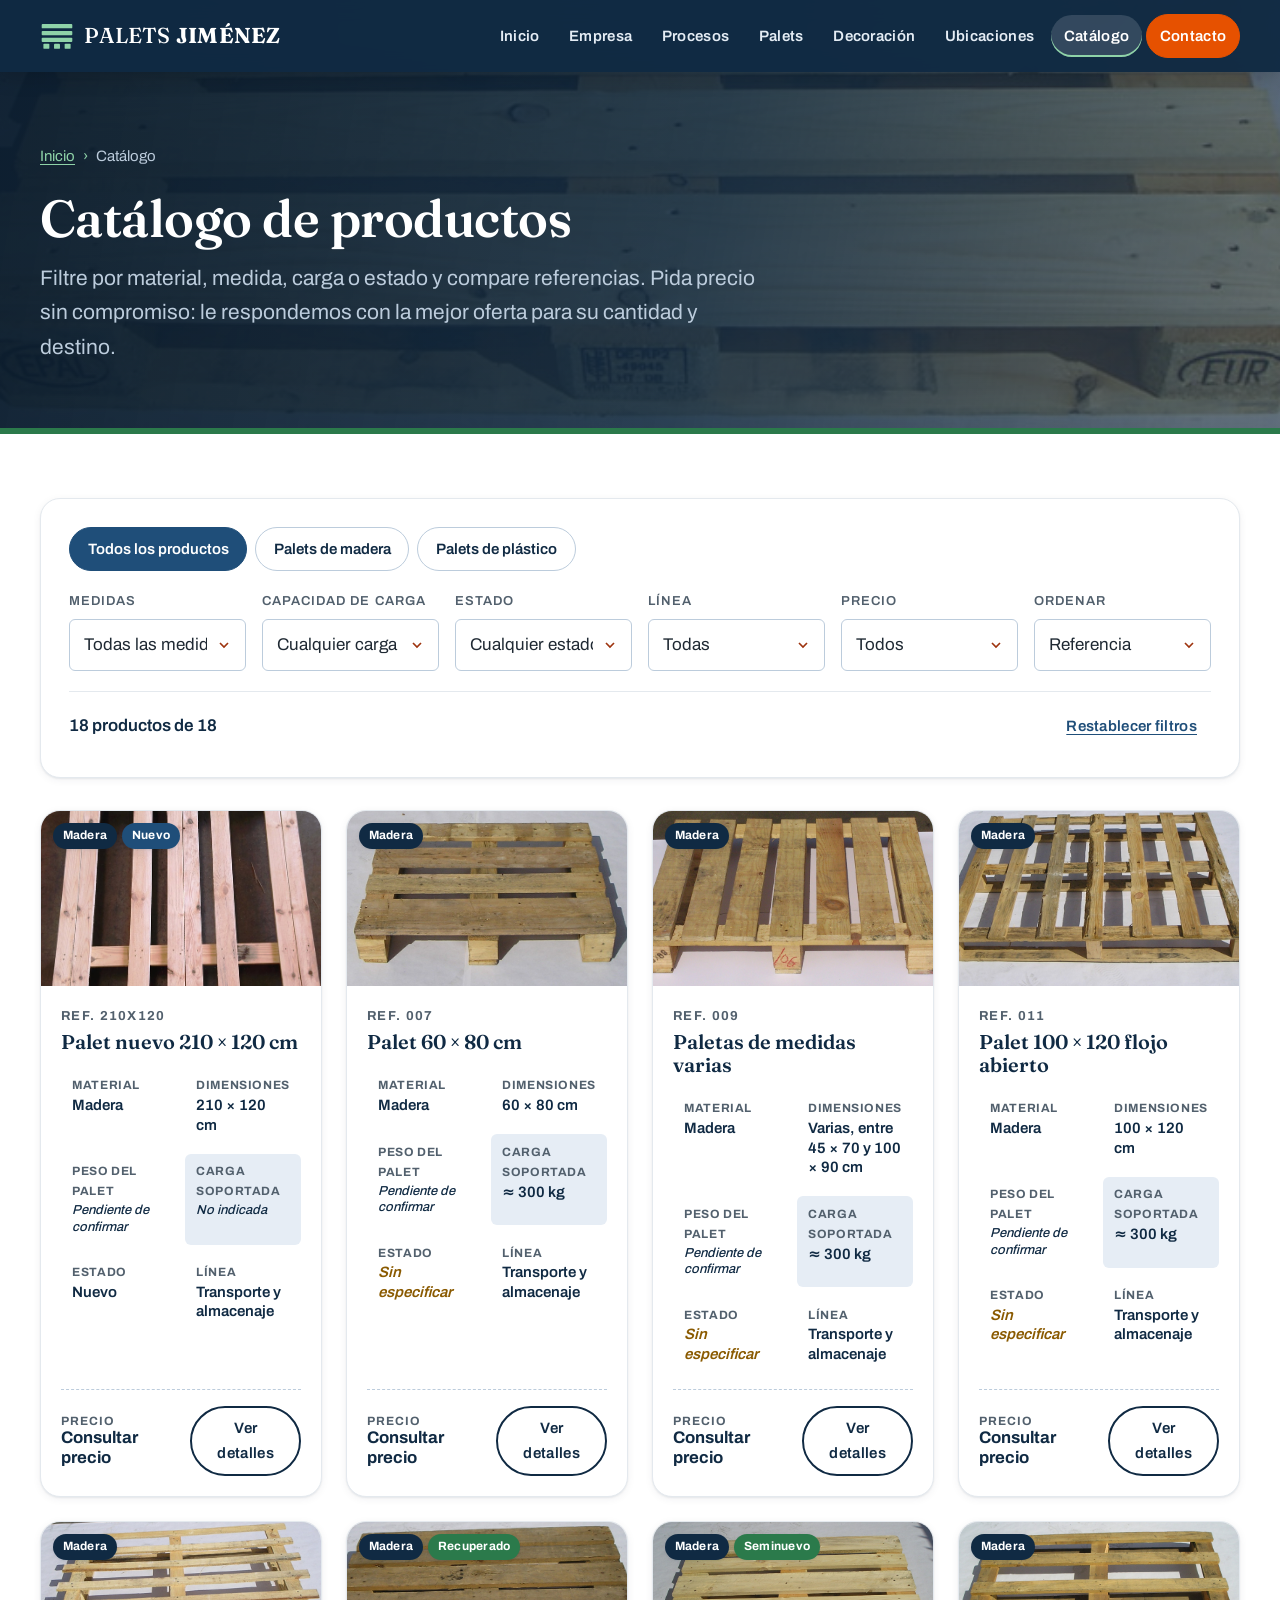
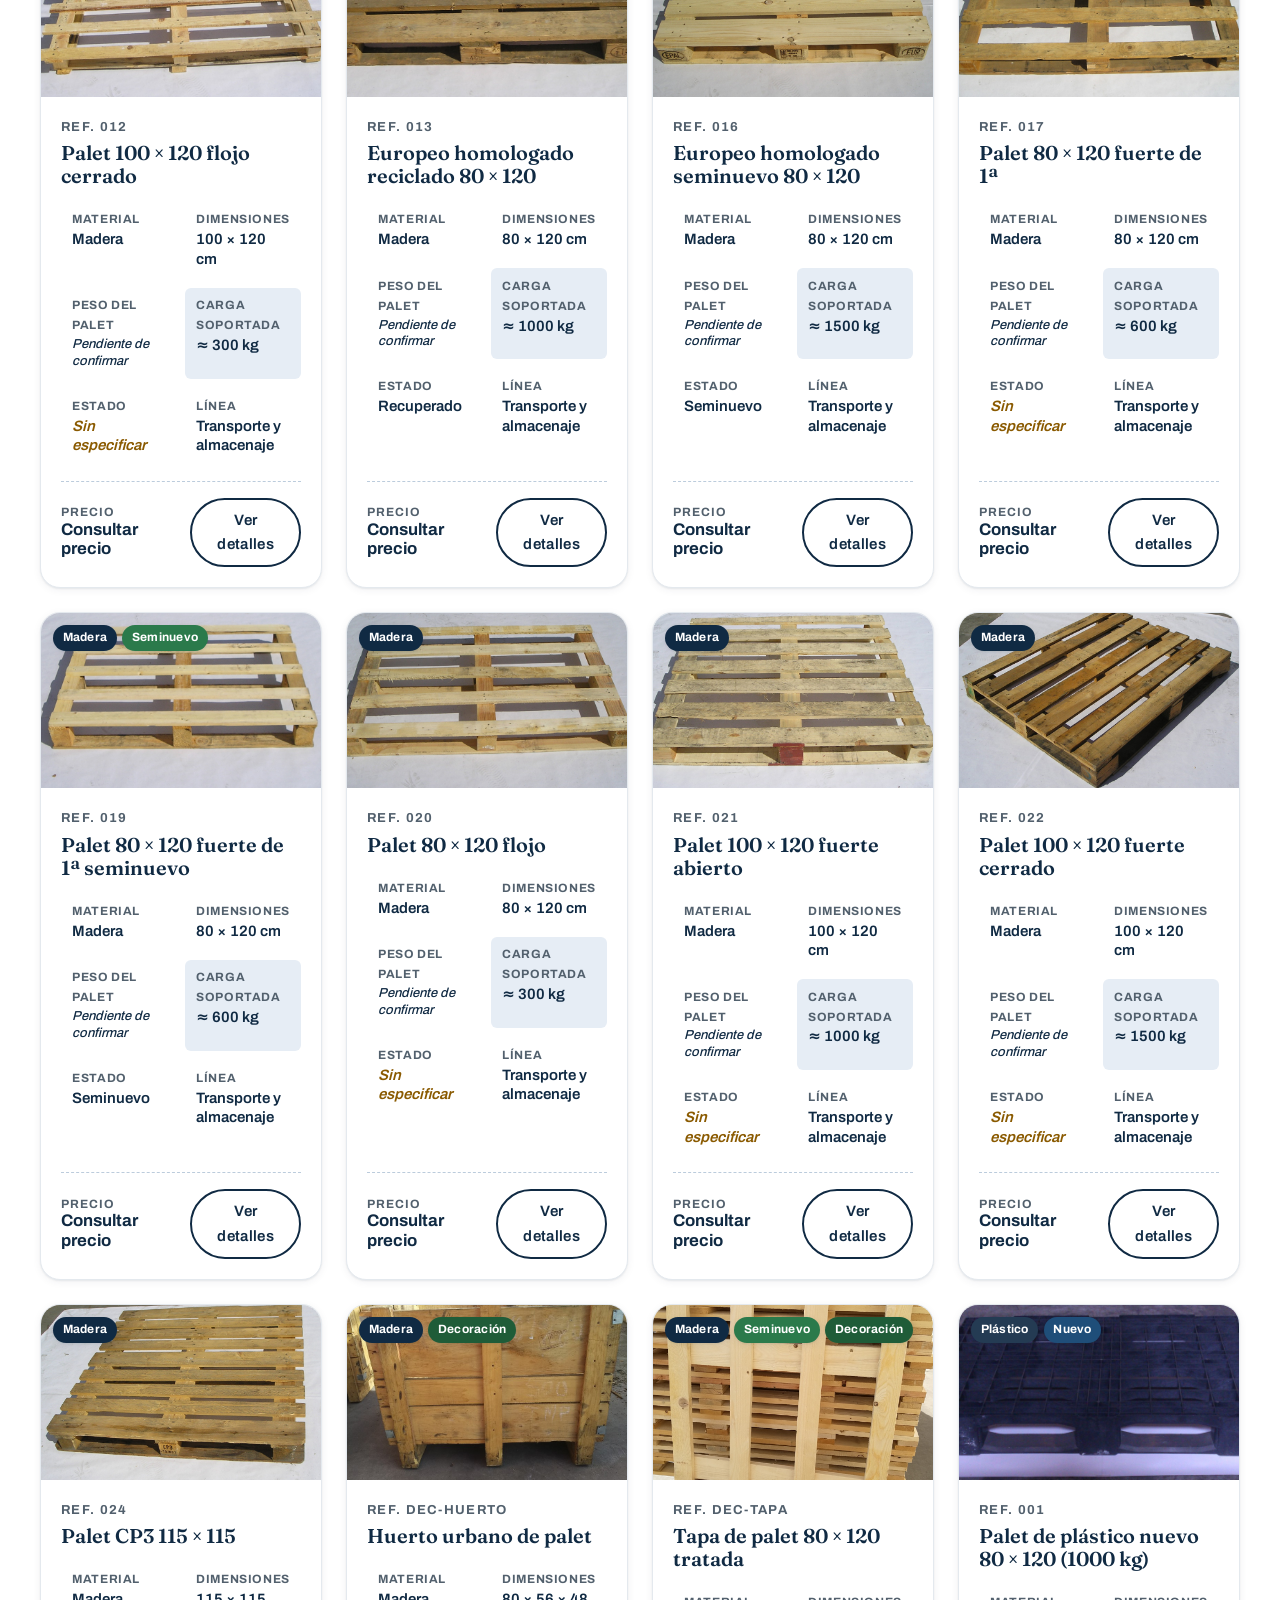
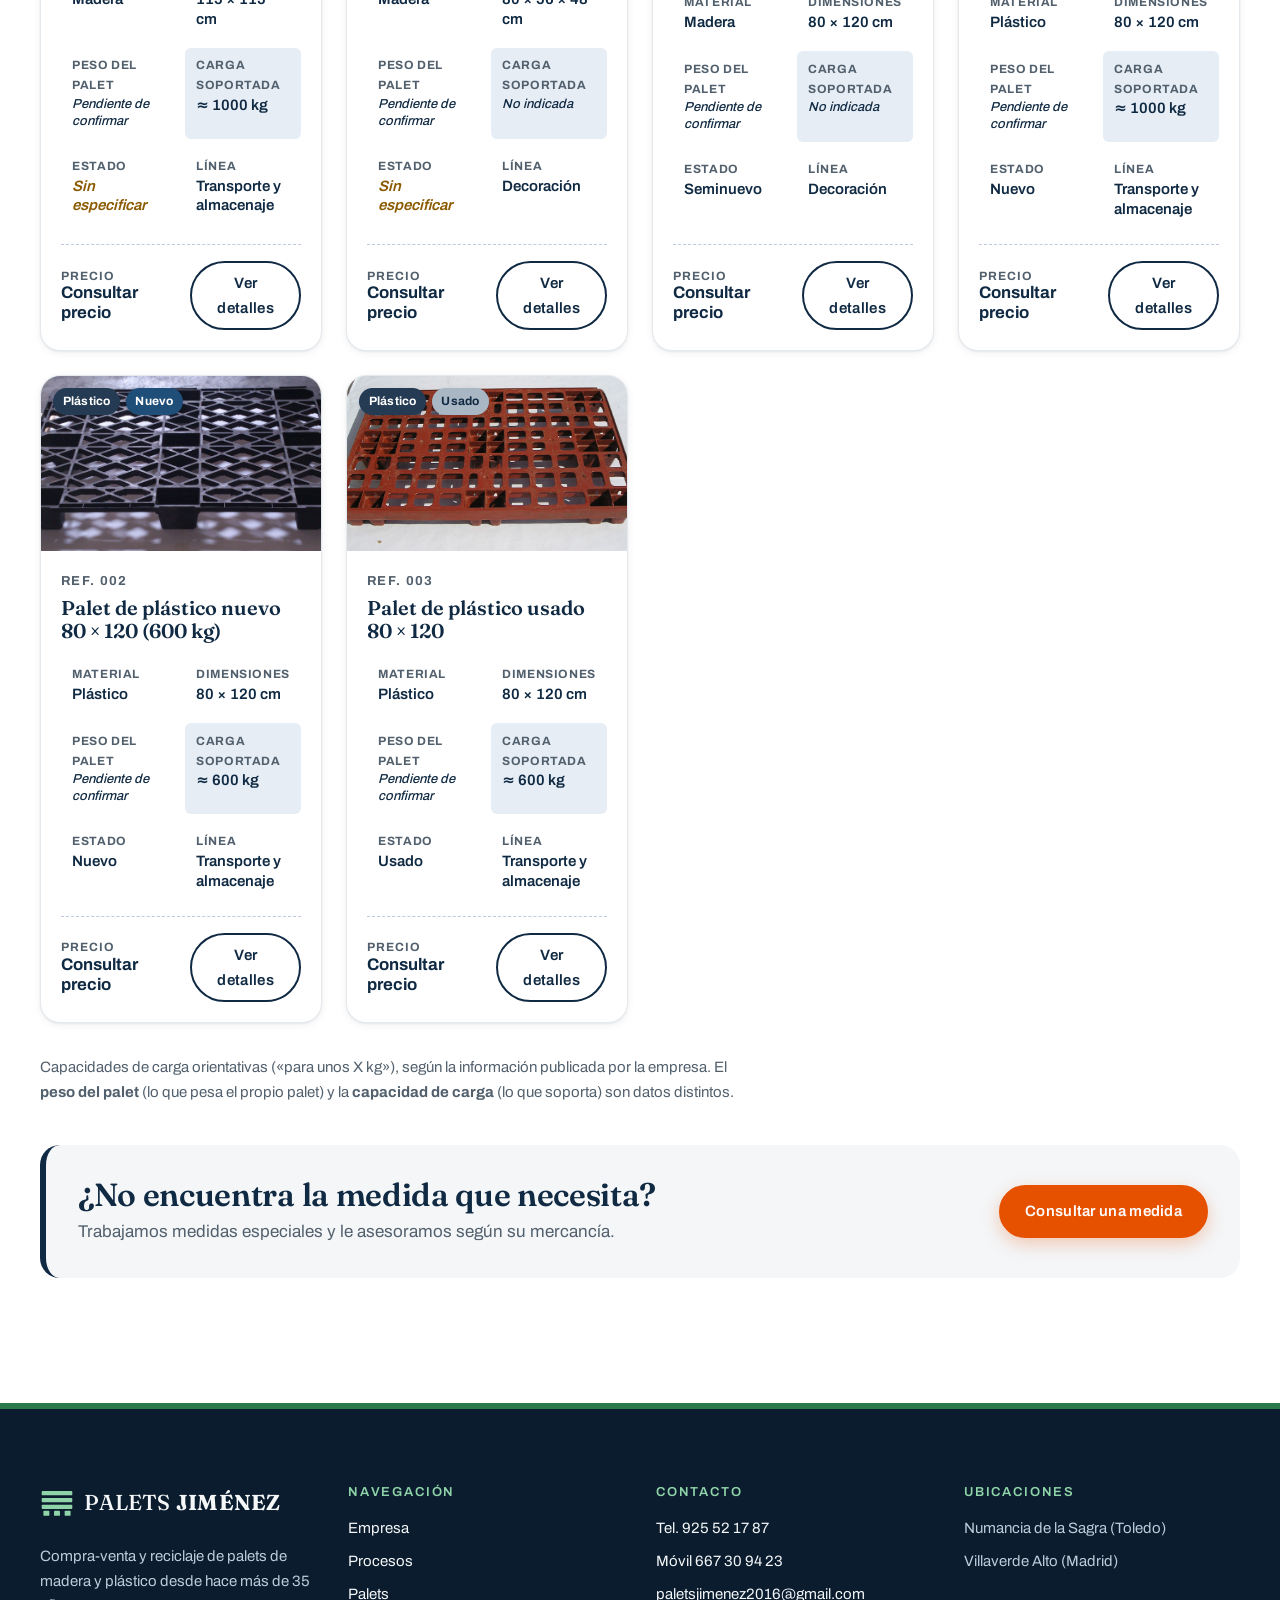
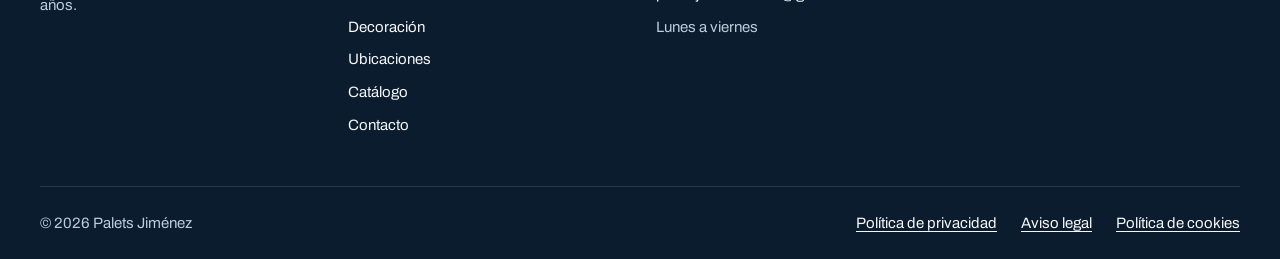
==== commit d2ebc33a: "Nueva paleta 360°: azul logístico, verde reciclaje y naranja para acciones - tokens.css: base blanco" ====
--- a/catalogo.html
+++ b/catalogo.html
@@ -5,7 +5,7 @@
   <meta name="viewport" content="width=device-width, initial-scale=1">
   <title>Catálogo de palets de madera y plástico · Palets Jiménez</title>
   <meta name="description" content="Catálogo de palets de madera y plástico de Palets Jiménez: europeo homologado 80×120, 100×120, CP3, medidas especiales, palets de plástico y piezas para decoración. Consulte medidas, carga y precio.">
-  <meta name="theme-color" content="#5F4A32">
+  <meta name="theme-color" content="#102A43">
   <!-- Versión de vista previa: quitar "noindex" cuando se publique en el dominio oficial -->
   <meta name="robots" content="noindex, nofollow">
   <link rel="canonical" href="https://www.paletsjimenez.com/catalogo.html">
@@ -21,6 +21,7 @@
   <link rel="stylesheet" href="css/base.css">
   <link rel="stylesheet" href="css/components.css">
   <link rel="stylesheet" href="css/sections.css">
+  <link rel="stylesheet" href="css/roles.css">
 </head>
 <body data-page="catalogo">
   <a class="skip-link" href="#main">Saltar al contenido</a>
@@ -75,7 +76,7 @@
           <svg viewBox="0 0 24 24" aria-hidden="true"><circle cx="11" cy="11" r="7"/><path d="m20 20-3.5-3.5M8 11h6"/></svg>
           <h3>No hay productos con esos filtros</h3>
           <p>Pruebe con otra combinación o restablezca los filtros. Si busca una medida especial, pregúntenos.</p>
-          <button type="button" class="btn btn--primary" data-catalog-reset>Restablecer filtros</button>
+          <button type="button" class="btn btn--navy" data-catalog-reset>Restablecer filtros</button>
         </div>
         <p class="catalog__legal">Capacidades de carga orientativas («para unos X kg»), según la información publicada por la empresa. El <strong>peso del palet</strong> (lo que pesa el propio palet) y la <strong>capacidad de carga</strong> (lo que soporta) son datos distintos.</p>
         <aside class="catalog-help">
--- a/css/tokens.css
+++ b/css/tokens.css
@@ -1,9 +1,10 @@
 /* =========================================================
-   TOKENS DE DISEÑO — Palets Jiménez
-   Paleta tomada de la web actual (valores medidos en paletsjimenez.com):
-   - #B29068 fondo beige tostado        - #9E340F naranja rojizo (botón activo, marco)
-   - #FFF7F1 crema (área de contenido)  - #693B18 marrón oscuro (títulos)
-   - #5F4A32 marrón tierra              - #F5EBE7 crema rosado (texto sobre botón)
+   TOKENS DE DISEÑO — Palets Jiménez · Paleta "360° Logística y Sostenibilidad"
+   - Base neutra (60 %): blanco #FFFFFF y gris humo #F4F6F8
+   - Azul marino logístico (20 %) #102A43: cabecera, pie, títulos, banners → transporte
+   - Verde bosque (10 %) #2B7A4B: iconos, sellos y reciclaje → recuperación ecológica
+   - Naranja industrial (10 %) #E65100: SOLO botones de acción → compra-venta
+   El marrón de la madera aparece de forma natural en las fotografías.
    ========================================================= */
 @font-face {
   font-family: 'Archivo';
@@ -17,36 +18,56 @@
 }
 
 :root {
-  /* Marrón tierra */
-  --earth-950: #1f150d;
-  --earth-900: #2e2015;
-  --earth-800: #3e2c1d;
-  --earth-700: #5f4a32;
-  --earth-600: #7a6146;
-  /* Beige tostado */
-  --tan-500: #b29068;
-  --tan-400: #c4a682;
-  --tan-300: #d8c2a4;
-  --tan-200: #e9dcc8;
-  /* Crema */
-  --cream-100: #fff7f1;
-  --cream-200: #f5ebe7;
-  --cream-300: #efe2d6;
-  /* Naranja rojizo oscuro */
-  --rust-700: #7d290b;
-  --rust-600: #9e340f;
-  --rust-500: #b8471c;
-  --rust-200: #f3d3c3;
-  /* Marrón oscuro (texto) */
-  --brown-800: #4a2a11;
-  --brown-700: #693b18;
-  /* Acento cálido presente en la web actual (uso puntual) */
-  --amber-300: #ffa867;
+  /* Azul marino logístico */
+  --navy-950: #0a1c2e;
+  --navy-900: #102a43;
+  --navy-800: #183a5a;
+  --navy-700: #243b53;
+  --navy-600: #1f4e79;
+  --navy-500: #2f6aa3;
+  --navy-300: #9fb3c8;
+  --navy-200: #bcccdc;
+  /* Verde bosque */
+  --green-700: #1f5c38;
+  --green-600: #2b7a4b;
+  --green-300: #8fd3a8;
+  --green-100: #e3f2e8;
+  /* Naranja industrial (botones de acción) */
+  --orange-700: #b83f00;
+  --orange-600: #e65100;
+  --orange-100: #ffe7d9;
+  /* Neutros */
+  --white: #ffffff;
+  --smoke: #f4f6f8;
+  --gray-200: #e4e9ee;
+  --gray-300: #d0d8e0;
+  --gray-400: #a9b6c3;
 
-  --text: #33241a;
-  --text-muted: #6d5a49;
-  --ok: #4f6b2f;
-  --ok-bg: #e7ecd9;
+  /* ---- Alias heredados (los estilos existentes los usan) ---- */
+  --earth-950: var(--navy-950);
+  --earth-900: var(--navy-900);
+  --earth-800: var(--navy-900);
+  --earth-700: var(--navy-700);
+  --earth-600: var(--navy-600);
+  --tan-500: var(--gray-400);
+  --tan-400: var(--gray-400);
+  --tan-300: var(--navy-200);
+  --tan-200: var(--gray-200);
+  --cream-100: var(--white);
+  --cream-200: var(--smoke);
+  --cream-300: var(--gray-200);
+  --rust-700: var(--navy-900);   /* acento interactivo no comercial → azul */
+  --rust-600: var(--navy-600);
+  --rust-500: var(--navy-500);
+  --rust-200: var(--navy-200);
+  --brown-800: var(--navy-950);
+  --brown-700: var(--navy-900);
+  --amber-300: var(--green-300); /* acento claro sobre fondos oscuros */
+
+  --text: #1f2933;
+  --text-muted: #52606d;
+  --ok: var(--green-600);
+  --ok-bg: var(--green-100);
   --pending: #8a5a00;
   --pending-bg: #fbecc8;
 
@@ -64,9 +85,9 @@
   --radius-sm: 6px;
   --radius: 12px;
   --radius-lg: 20px;
-  --shadow-sm: 0 1px 2px rgb(46 32 21 / .08), 0 2px 8px rgb(46 32 21 / .06);
-  --shadow: 0 2px 6px rgb(46 32 21 / .08), 0 12px 32px rgb(46 32 21 / .12);
-  --shadow-lg: 0 24px 60px rgb(31 21 13 / .28);
+  --shadow-sm: 0 1px 2px rgb(16 42 67 / .08), 0 2px 8px rgb(16 42 67 / .06);
+  --shadow: 0 2px 6px rgb(16 42 67 / .08), 0 12px 32px rgb(16 42 67 / .12);
+  --shadow-lg: 0 24px 60px rgb(10 28 46 / .3);
 
   --container: 1200px;
   --gutter: clamp(1rem, .5rem + 2.5vw, 2.5rem);
--- a/css/components.css
+++ b/css/components.css
@@ -12,11 +12,11 @@
 }
 .btn:hover { transform: translateY(-2px); }
 .btn:active { transform: none; }
-.btn--primary { --_bg: var(--rust-600); --_fg: var(--cream-100); --_bd: var(--rust-600); box-shadow: 0 6px 18px rgb(158 52 15 / .28); }
+.btn--primary { --_bg: var(--rust-600); --_fg: var(--cream-100); --_bd: var(--rust-600); box-shadow: 0 6px 18px rgb(31 78 121 / .28); }
 .btn--primary:hover { --_bg: var(--rust-700); --_bd: var(--rust-700); color: #fff; }
 .btn--outline { --_fg: var(--rust-600); --_bd: var(--rust-600); }
 .btn--outline:hover { --_bg: var(--rust-600); color: var(--cream-100); }
-.btn--ghost-light { --_fg: var(--cream-100); --_bd: rgb(255 247 241 / .6); }
+.btn--ghost-light { --_fg: var(--cream-100); --_bd: rgb(255 255 255 / .6); }
 .btn--ghost-light:hover { --_bg: var(--cream-100); color: var(--brown-700); --_bd: var(--cream-100); }
 .btn--text { min-height: 40px; padding: .5rem .75rem; --_fg: var(--rust-600); text-decoration: underline; text-underline-offset: 3px; }
 .btn--text:hover { transform: none; color: var(--rust-700); }
@@ -49,8 +49,8 @@
 .section--cream { background: var(--cream-100); }
 .section--tan {
   background:
-    linear-gradient(180deg, rgb(255 247 241 / .0), rgb(255 247 241 / .0)),
-    repeating-linear-gradient(180deg, transparent 0 46px, rgb(95 74 50 / .05) 46px 48px),
+    linear-gradient(180deg, rgb(255 255 255 / .0), rgb(255 255 255 / .0)),
+    repeating-linear-gradient(180deg, transparent 0 46px, rgb(36 59 83 / .05) 46px 48px),
     var(--tan-200);
 }
 .section--earth { background: var(--earth-800); color: var(--cream-200); }
@@ -79,7 +79,7 @@
 .chips { display: flex; flex-wrap: wrap; gap: .5rem; margin-bottom: 2rem; }
 .chip {
   min-height: 40px; padding: .4rem 1rem; border-radius: 999px; cursor: pointer;
-  border: 1.5px solid rgb(255 247 241 / .3); background: transparent; color: var(--cream-200);
+  border: 1.5px solid rgb(255 255 255 / .3); background: transparent; color: var(--cream-200);
   font-size: var(--fs-sm); font-weight: 600; transition: background .2s, color .2s, border-color .2s;
 }
 .chip:hover { border-color: var(--amber-300); }
@@ -95,7 +95,7 @@
 }
 .field textarea { resize: vertical; min-height: 130px; }
 .field input:focus, .field select:focus, .field textarea:focus {
-  outline: none; border-color: var(--rust-600); box-shadow: 0 0 0 3px rgb(158 52 15 / .18);
+  outline: none; border-color: var(--rust-600); box-shadow: 0 0 0 3px rgb(31 78 121 / .18);
 }
 .field [aria-invalid="true"] { border-color: #b3261e !important; background: #fff6f5 !important; }
 .field__error { margin: 0; min-height: 0; font-size: var(--fs-xs); font-weight: 600; color: #b3261e; }
@@ -117,7 +117,7 @@
   border: 0; border-radius: var(--radius-lg); background: var(--cream-100); color: var(--text);
   box-shadow: var(--shadow-lg); overflow: auto;
 }
-.modal::backdrop { background: rgb(31 21 13 / .7); backdrop-filter: blur(3px); }
+.modal::backdrop { background: rgb(10 28 46 / .7); backdrop-filter: blur(3px); }
 .modal[open] { animation: modal-in .3s var(--ease); }
 @keyframes modal-in { from { opacity: 0; transform: translateY(16px) scale(.98); } }
 .modal__inner { position: relative; padding: clamp(1.25rem, 3vw, 2.5rem); }
--- a/css/sections.css
+++ b/css/sections.css
@@ -3,7 +3,7 @@
   position: fixed; inset: 0 0 auto; z-index: 100; height: var(--header-h);
   color: var(--cream-100); transition: background .3s, box-shadow .3s, height .3s;
 }
-.site-header.is-scrolled { background: rgb(46 32 21 / .94); backdrop-filter: blur(10px); box-shadow: 0 4px 20px rgb(0 0 0 / .18); }
+.site-header.is-scrolled { background: rgb(16 42 67 / .94); backdrop-filter: blur(10px); box-shadow: 0 4px 20px rgb(0 0 0 / .18); }
 .site-header__inner { height: 100%; display: flex; align-items: center; justify-content: space-between; gap: 1rem; }
 .brand { display: inline-flex; align-items: center; gap: .65rem; color: inherit; text-decoration: none; }
 .brand:hover { color: inherit; }
@@ -20,15 +20,15 @@
   color: var(--cream-200); text-decoration: none; font-size: var(--fs-sm); font-weight: 600; letter-spacing: .02em;
   transition: color .2s, background .2s;
 }
-.site-nav a:hover { color: #fff; background: rgb(255 247 241 / .1); }
+.site-nav a:hover { color: #fff; background: rgb(255 255 255 / .1); }
 .site-nav a.is-active { background: var(--rust-600); color: #fff; }
-.site-nav__cta { border: 1.5px solid rgb(255 247 241 / .5); }
+.site-nav__cta { border: 1.5px solid rgb(255 255 255 / .5); }
 .nav-toggle { display: none; }
 
 @media (max-width: 1080px) {
   .nav-toggle {
     display: grid; place-items: center; width: 48px; height: 48px; border: 0; border-radius: 50%;
-    background: rgb(255 247 241 / .12); cursor: pointer; color: var(--cream-100);
+    background: rgb(255 255 255 / .12); cursor: pointer; color: var(--cream-100);
   }
   .nav-toggle__bars, .nav-toggle__bars::before, .nav-toggle__bars::after {
     display: block; width: 22px; height: 2px; background: currentColor; border-radius: 2px; transition: transform .3s, opacity .3s;
@@ -60,7 +60,7 @@
 .hero__bg {
   position: absolute; inset: 0; z-index: -1;
   background:
-    linear-gradient(100deg, rgb(31 21 13 / .94) 0%, rgb(46 32 21 / .82) 42%, rgb(95 74 50 / .45) 100%),
+    linear-gradient(100deg, rgb(10 28 46 / .94) 0%, rgb(16 42 67 / .82) 42%, rgb(36 59 83 / .45) 100%),
     url('../assets/img/hero-original.jpg') center 60% / cover no-repeat;
   transform: scale(1.05); animation: hero-zoom 18s ease-out forwards;
 }
@@ -80,14 +80,14 @@
 .hero__actions { display: flex; flex-wrap: wrap; gap: 1rem; margin-top: 2rem; }
 .hero__facts {
   display: grid; grid-template-columns: 1fr 1fr; gap: 1px; border-radius: var(--radius); overflow: hidden;
-  background: rgb(255 247 241 / .15); border: 1px solid rgb(255 247 241 / .15); backdrop-filter: blur(6px);
-}
-.hero__facts li { padding: 1.25rem; background: rgb(31 21 13 / .55); display: grid; gap: .1rem; }
+  background: rgb(255 255 255 / .15); border: 1px solid rgb(255 255 255 / .15); backdrop-filter: blur(6px);
+}
+.hero__facts li { padding: 1.25rem; background: rgb(10 28 46 / .55); display: grid; gap: .1rem; }
 .hero__facts strong { font-family: var(--font-display); font-size: clamp(1.6rem, 1.2rem + 1.5vw, 2.4rem); color: var(--amber-300); line-height: 1.1; }
 .hero__facts span { font-size: var(--fs-sm); color: var(--tan-300); }
 .hero__scroll {
   position: absolute; left: 50%; bottom: 1.5rem; translate: -50% 0; width: 28px; height: 44px;
-  border: 2px solid rgb(255 247 241 / .5); border-radius: 14px;
+  border: 2px solid rgb(255 255 255 / .5); border-radius: 14px;
 }
 .hero__scroll span { position: absolute; left: 50%; top: 8px; width: 4px; height: 8px; margin-left: -2px; background: var(--cream-100); border-radius: 2px; animation: scroll-dot 1.8s infinite; }
 @keyframes scroll-dot { 0% { opacity: 0; transform: translateY(0); } 40% { opacity: 1; } 100% { opacity: 0; transform: translateY(14px); } }
@@ -117,7 +117,7 @@
   content: ''; position: absolute; left: 0; top: 4px; width: 24px; height: 24px; border-radius: 50%;
   background: var(--cream-100); border: 3px solid var(--tan-500);
 }
-.timeline__item--now::before { background: var(--rust-600); border-color: var(--rust-600); box-shadow: 0 0 0 6px rgb(158 52 15 / .15); }
+.timeline__item--now::before { background: var(--rust-600); border-color: var(--rust-600); box-shadow: 0 0 0 6px rgb(31 78 121 / .15); }
 .timeline__year {
   display: inline-block; margin-bottom: .4rem; padding: .15rem .6rem; border-radius: 4px;
   font-size: var(--fs-xs); font-weight: 700; letter-spacing: .06em; text-transform: uppercase;
@@ -173,7 +173,7 @@
   isolation: isolate; box-shadow: var(--shadow-sm); outline-offset: 4px;
 }
 .type-tab img { position: absolute; inset: 0; z-index: -2; width: 100%; height: 100%; object-fit: cover; transition: transform .6s var(--ease), filter .3s; filter: saturate(.85); }
-.type-tab::before { content: ''; position: absolute; inset: 0; z-index: -1; background: linear-gradient(180deg, transparent 30%, rgb(31 21 13 / .85)); }
+.type-tab::before { content: ''; position: absolute; inset: 0; z-index: -1; background: linear-gradient(180deg, transparent 30%, rgb(10 28 46 / .85)); }
 .type-tab::after { content: ''; position: absolute; inset: 0; border: 4px solid transparent; border-radius: inherit; transition: border-color .2s; }
 .type-tab:hover img { transform: scale(1.05); }
 .type-tab[aria-selected="true"]::after { border-color: var(--rust-600); }
@@ -197,7 +197,7 @@
 
 /* ================= 5. DECORACIÓN ================= */
 .deco { background:
-  radial-gradient(ellipse at 10% 0%, rgb(158 52 15 / .25), transparent 50%),
+  radial-gradient(ellipse at 10% 0%, rgb(31 78 121 / .25), transparent 50%),
   var(--earth-800); }
 .gallery { display: grid; gap: 1rem; grid-template-columns: repeat(auto-fill, minmax(240px, 1fr)); grid-auto-rows: 240px; grid-auto-flow: dense; }
 .gallery__item { position: relative; border-radius: var(--radius); overflow: hidden; background: var(--earth-700); animation: fade-in .45s var(--ease); }
@@ -210,7 +210,7 @@
 .gallery__item img { width: 100%; height: 100%; object-fit: cover; transition: transform .7s var(--ease), filter .4s; }
 .gallery__item figcaption {
   position: absolute; inset: auto 0 0; padding: 2.5rem 1rem 1rem; color: #fff;
-  background: linear-gradient(180deg, transparent, rgb(31 21 13 / .9));
+  background: linear-gradient(180deg, transparent, rgb(10 28 46 / .9));
   transform: translateY(35%); opacity: .92; transition: transform .4s var(--ease), opacity .4s;
 }
 .gallery__item figcaption strong { display: block; font-family: var(--font-display); font-size: 1.15rem; font-weight: 600; }
@@ -221,7 +221,7 @@
 @media (hover: none) { .gallery__item figcaption { transform: none; } .gallery__item figcaption span { opacity: 1; } }
 .gallery__item--placeholder {
   display: grid; place-content: center; text-align: center; padding: 1.5rem; gap: .25rem;
-  border: 2px dashed rgb(255 168 103 / .5); background: rgb(255 247 241 / .04); color: var(--tan-300); font-size: var(--fs-sm);
+  border: 2px dashed rgb(143 211 168 / .5); background: rgb(255 255 255 / .04); color: var(--tan-300); font-size: var(--fs-sm);
 }
 .gallery__item--placeholder strong { font-family: var(--font-display); font-size: 1.15rem; color: var(--cream-100); }
 .deco__note { margin: 2rem 0 0; font-size: var(--fs-sm); color: var(--tan-300); max-width: 70ch; }
@@ -264,8 +264,8 @@
 .product__media img { width: 100%; height: 100%; object-fit: cover; transition: transform .6s var(--ease); }
 .product:hover .product__media img { transform: scale(1.05); }
 .product__badges { position: absolute; top: .75rem; left: .75rem; right: .75rem; display: flex; flex-wrap: wrap; gap: .35rem; }
-.badge { padding: .2rem .6rem; border-radius: 999px; font-size: .75rem; font-weight: 700; letter-spacing: .02em; background: rgb(255 247 241 / .95); color: var(--brown-700); box-shadow: var(--shadow-sm); }
-.badge--plastico { background: #2e3a46; color: #fff; }
+.badge { padding: .2rem .6rem; border-radius: 999px; font-size: .75rem; font-weight: 700; letter-spacing: .02em; background: rgb(255 255 255 / .95); color: var(--brown-700); box-shadow: var(--shadow-sm); }
+.badge--plastico { background: var(--navy-700); color: #fff; }
 .badge--madera { background: var(--brown-700); color: #fff; }
 .badge--nuevo { background: var(--ok); color: #fff; }
 .badge--seminuevo, .badge--recuperado { background: var(--amber-300); color: var(--earth-900); }
@@ -278,7 +278,7 @@
 .product__specs div { padding: .55rem .7rem; border-radius: var(--radius-sm); background: var(--cream-100); }
 .product__specs dt { font-size: .75rem; font-weight: 700; letter-spacing: .05em; text-transform: uppercase; color: var(--text-muted); }
 .product__specs dd { margin: 0; font-size: var(--fs-sm); font-weight: 600; color: var(--brown-700); line-height: 1.3; }
-.product__specs .is-load { background: #f7e6dd; }
+.product__specs .is-load { background: #e6edf5; }
 .product__specs .is-load dd { color: var(--rust-700); }
 .product__specs dd.pending { font-weight: 500; font-size: var(--fs-xs); }
 .product__foot { margin-top: auto; display: flex; align-items: center; justify-content: space-between; gap: .75rem; padding-top: 1rem; border-top: 1px dashed var(--tan-300); }
@@ -310,7 +310,7 @@
   position: absolute; inset: 0; display: grid; place-content: center; justify-items: center; gap: .75rem; padding: 1.5rem; text-align: center;
   color: var(--cream-100);
   background:
-    linear-gradient(rgb(46 32 21 / .82), rgb(46 32 21 / .82)),
+    linear-gradient(rgb(16 42 67 / .82), rgb(16 42 67 / .82)),
     repeating-linear-gradient(45deg, var(--earth-700) 0 2px, transparent 2px 24px),
     repeating-linear-gradient(-45deg, var(--earth-700) 0 2px, transparent 2px 24px), var(--earth-800);
 }
@@ -334,7 +334,7 @@
 .delivery h3 { font-family: var(--font-display); font-size: var(--fs-xl); color: var(--cream-100); }
 .delivery__icon svg { width: 110px; fill: none; stroke: var(--amber-300); stroke-width: 2; stroke-linejoin: round; }
 .delivery__factors { display: flex; flex-wrap: wrap; gap: .5rem; margin: 1rem 0; }
-.delivery__factors li { padding: .35rem .85rem; border-radius: 999px; background: rgb(255 247 241 / .08); border: 1px solid rgb(255 247 241 / .15); font-size: var(--fs-sm); }
+.delivery__factors li { padding: .35rem .85rem; border-radius: 999px; background: rgb(255 255 255 / .08); border: 1px solid rgb(255 255 255 / .15); font-size: var(--fs-sm); }
 .delivery__factors strong { color: var(--amber-300); }
 .delivery .muted { color: var(--tan-300); margin: 0; font-size: var(--fs-sm); }
 
@@ -375,7 +375,7 @@
 .site-footer a { color: var(--cream-200); text-decoration: none; }
 .site-footer a:hover { color: var(--amber-300); text-decoration: underline; }
 .site-footer .muted { color: var(--tan-500); }
-.site-footer__bottom { display: flex; flex-wrap: wrap; justify-content: space-between; gap: 1rem; margin-top: 3rem; padding-top: 1.5rem; border-top: 1px solid rgb(255 247 241 / .12); }
+.site-footer__bottom { display: flex; flex-wrap: wrap; justify-content: space-between; gap: 1rem; margin-top: 3rem; padding-top: 1.5rem; border-top: 1px solid rgb(255 255 255 / .12); }
 .site-footer__bottom p { margin: 0; }
 .legal-links { display: flex !important; flex-wrap: wrap; gap: .5rem 1.5rem !important; }
 .site-footer .link { color: var(--cream-200); }
@@ -399,7 +399,7 @@
   position: relative; padding: calc(var(--header-h) + clamp(2.5rem, 6vw, 4.5rem)) 0 clamp(2.5rem, 5vw, 4rem);
   color: var(--cream-100); overflow: hidden; isolation: isolate;
   background:
-    linear-gradient(100deg, rgb(31 21 13 / .95) 0%, rgb(46 32 21 / .86) 55%, rgb(95 74 50 / .6) 100%),
+    linear-gradient(100deg, rgb(10 28 46 / .95) 0%, rgb(16 42 67 / .86) 55%, rgb(36 59 83 / .6) 100%),
     url('../assets/img/hero-original.jpg') center 60% / cover no-repeat, var(--earth-900);
   border-bottom: 6px solid var(--rust-600);
 }
@@ -431,7 +431,7 @@
   display: grid; gap: 1.5rem; align-items: center; margin-top: 2rem; padding: clamp(1.5rem, 4vw, 2.75rem);
   border-radius: var(--radius-lg); color: var(--cream-200); overflow: hidden; isolation: isolate; position: relative;
   background:
-    linear-gradient(100deg, rgb(46 32 21 / .96) 0%, rgb(62 44 29 / .9) 60%, rgb(158 52 15 / .75) 100%),
+    linear-gradient(100deg, rgb(16 42 67 / .96) 0%, rgb(24 58 90 / .9) 60%, rgb(31 78 121 / .75) 100%),
     url('../assets/img/productos/m-013.jpg') center / cover no-repeat;
 }
 @media (min-width: 800px) { .catalog-cta { grid-template-columns: 1fr auto; } }
--- a/css/roles.css
+++ b/css/roles.css
@@ -0,0 +1,100 @@
+/* =========================================================
+   ROLES DE COLOR — se carga después del resto de hojas.
+   Naranja = acción comercial · Verde = sostenibilidad · Azul = estructura y transporte
+   ========================================================= */
+
+/* ---------- Botones ---------- */
+.btn--primary {           /* Acción comercial: pedir presupuesto, comprar, consultar */
+  --_bg: var(--orange-600); --_fg: #fff; --_bd: var(--orange-600);
+  box-shadow: 0 6px 18px rgb(230 81 0 / .28);
+}
+.btn--primary:hover { --_bg: var(--orange-700); --_bd: var(--orange-700); color: #fff; }
+.btn--navy { --_bg: var(--navy-900); --_fg: #fff; --_bd: var(--navy-900); }
+.btn--navy:hover { --_bg: var(--navy-600); --_bd: var(--navy-600); color: #fff; }
+.btn--light { --_bg: #fff; --_fg: var(--navy-900); --_bd: #fff; }
+.btn--light:hover { --_bg: var(--smoke); color: var(--navy-900); }
+.btn--outline { --_fg: var(--navy-900); --_bd: var(--navy-900); }
+.btn--outline:hover { --_bg: var(--navy-900); color: #fff; }
+
+/* ---------- Estructura (azul) ---------- */
+.section--tan { background: var(--smoke); }
+.site-header.is-scrolled, .site-header:has(.site-nav.is-open) { background: rgb(16 42 67 / .96); }
+.brand__mark, .site-header .brand__mark, .brand--light .brand__mark { fill: var(--green-300); }
+.site-nav a { color: #e4ecf4; }
+.site-nav a.is-active { background: rgb(255 255 255 / .14); color: #fff; box-shadow: inset 0 -2px 0 var(--green-300); }
+.site-nav a.site-nav__page:not(.is-active):not(.site-nav__cta) { color: #fff; }
+.site-nav a.site-nav__cta { background: var(--orange-600); border-color: var(--orange-600); color: #fff; }
+.site-nav a.site-nav__cta:hover, .site-nav a.site-nav__cta.is-active { background: var(--orange-700); border-color: var(--orange-700); box-shadow: none; }
+.hero__bg::after, .page-hero { border-color: var(--green-600); }
+.hero__bg::after { background: var(--green-600); }
+.site-footer { border-top-color: var(--green-600); }
+.price strong { color: var(--navy-900); }
+.closing { background: var(--navy-900); }
+.closing p { color: var(--navy-200); }
+.closing .btn--primary { --_bg: var(--orange-600); --_fg: #fff; --_bd: var(--orange-600); }
+.closing .btn--primary:hover { --_bg: var(--orange-700); --_bd: var(--orange-700); }
+.catalog-cta { background: linear-gradient(100deg, rgb(16 42 67 / .97) 0%, rgb(24 58 90 / .9) 60%, rgb(31 78 121 / .7) 100%), url('../assets/img/productos/m-013.jpg') center / cover no-repeat; }
+.catalog-help { border-left-color: var(--navy-900); background: var(--smoke); }
+
+/* Elementos sobre fondo azul (decoración, banners) */
+.section--earth .chip { border-color: rgb(255 255 255 / .3); color: #e4ecf4; }
+.chip[aria-pressed="true"] { background: #fff; border-color: #fff; color: var(--navy-900); }
+.deco { background: radial-gradient(ellipse at 10% 0%, rgb(43 122 75 / .28), transparent 55%), var(--navy-900); }
+
+/* ---------- Sostenibilidad (verde) ---------- */
+.value svg { stroke: var(--green-600); }
+.value { border-top-color: var(--green-600); }
+.process .eyebrow, .track__tag, .step__num { color: var(--green-600); }
+.step__num { opacity: .35; }
+.step__chips li { background: var(--green-100); color: var(--green-700); }
+.check-list li::before { border-color: var(--green-600); }
+.badge--recuperado, .badge--seminuevo { background: var(--green-600); color: #fff; }
+.badge--nuevo { background: var(--navy-600); }
+.badge--deco { background: var(--green-700); }
+.timeline__item--now::before { background: var(--green-600); border-color: var(--green-600); box-shadow: 0 0 0 6px rgb(43 122 75 / .18); }
+.timeline__year { background: var(--navy-900); }
+.history__badge { background: var(--navy-900); }
+.history__figure::before { border-color: var(--green-600); }
+
+/* ---------- Bloque de servicios (3 columnas) ---------- */
+.services { position: relative; z-index: 2; margin-top: clamp(-4rem, -6vw, -2.5rem); padding-bottom: clamp(3rem, 6vw, 5rem); }
+.services__grid { display: grid; gap: 1.25rem; }
+@media (min-width: 860px) { .services__grid { grid-template-columns: repeat(3, 1fr); } }
+.service {
+  --c: var(--navy-900); --c-bg: #e6edf5;
+  display: flex; flex-direction: column; padding: clamp(1.5rem, 3vw, 2.25rem); border-radius: var(--radius-lg);
+  background: #fff; box-shadow: var(--shadow); border-top: 5px solid var(--c);
+}
+.service--venta { --c: var(--orange-600); --c-bg: var(--orange-100); }
+.service--eco { --c: var(--green-600); --c-bg: var(--green-100); }
+.service--transporte { --c: var(--navy-900); --c-bg: #e6edf5; }
+.service__icon { display: grid; place-items: center; width: 64px; height: 64px; margin-bottom: 1.25rem; border-radius: 16px; background: var(--c-bg); }
+.service__icon svg { width: 34px; height: 34px; fill: none; stroke: var(--c); stroke-width: 1.8; stroke-linecap: round; stroke-linejoin: round; }
+.service h2 { font-family: var(--font-display); font-size: var(--fs-xl); margin-bottom: .5rem; }
+.service p { color: var(--text-muted); font-size: var(--fs-sm); }
+.service ul { display: grid; gap: .35rem; margin: 0 0 1.25rem; font-size: var(--fs-sm); }
+.service li { position: relative; padding-left: 1.1rem; }
+.service li::before { content: ''; position: absolute; left: 0; top: .6em; width: 6px; height: 6px; border-radius: 50%; background: var(--c); }
+.service__link { margin-top: auto; font-weight: 700; color: var(--navy-900); text-decoration: none; }
+.service__link:hover { color: var(--navy-600); text-decoration: underline; }
+
+/* ---------- Banner de confianza / flota ---------- */
+.fleet { background: var(--navy-900); color: #e4ecf4; padding: clamp(3.5rem, 7vw, 6rem) 0; position: relative; overflow: hidden; isolation: isolate; }
+.fleet::before {
+  content: ''; position: absolute; inset: 0; z-index: -1; opacity: .12;
+  background: url('../assets/img/productos/m-022.jpg') center / cover no-repeat; filter: grayscale(1);
+}
+.fleet__inner { display: grid; gap: 2.5rem; align-items: center; }
+@media (min-width: 960px) { .fleet__inner { grid-template-columns: 1.1fr 1fr; } }
+.fleet h2 { color: #fff; font-size: var(--fs-2xl); }
+.fleet p { color: var(--navy-200); max-width: 52ch; }
+.fleet__stats { display: grid; grid-template-columns: 1fr 1fr; gap: 1px; border-radius: var(--radius); overflow: hidden; background: rgb(255 255 255 / .14); }
+.fleet__stats li { padding: 1.4rem; background: rgb(10 28 46 / .65); display: grid; gap: .15rem; }
+.fleet__stats strong { font-family: var(--font-display); font-size: clamp(1.6rem, 1.2rem + 1.5vw, 2.4rem); color: #fff; line-height: 1.1; }
+.fleet__stats span { font-size: var(--fs-sm); color: var(--navy-200); }
+.fleet .btn { margin-top: 1rem; }
+
+/* Hero: solo contenido (los datos clave pasan al banner de flota) */
+.hero { min-height: min(92svh, 860px); padding-bottom: clamp(6rem, 10vw, 8rem); }
+.hero__inner { grid-template-columns: 1fr !important; }
+.hero__content { max-width: 760px; }
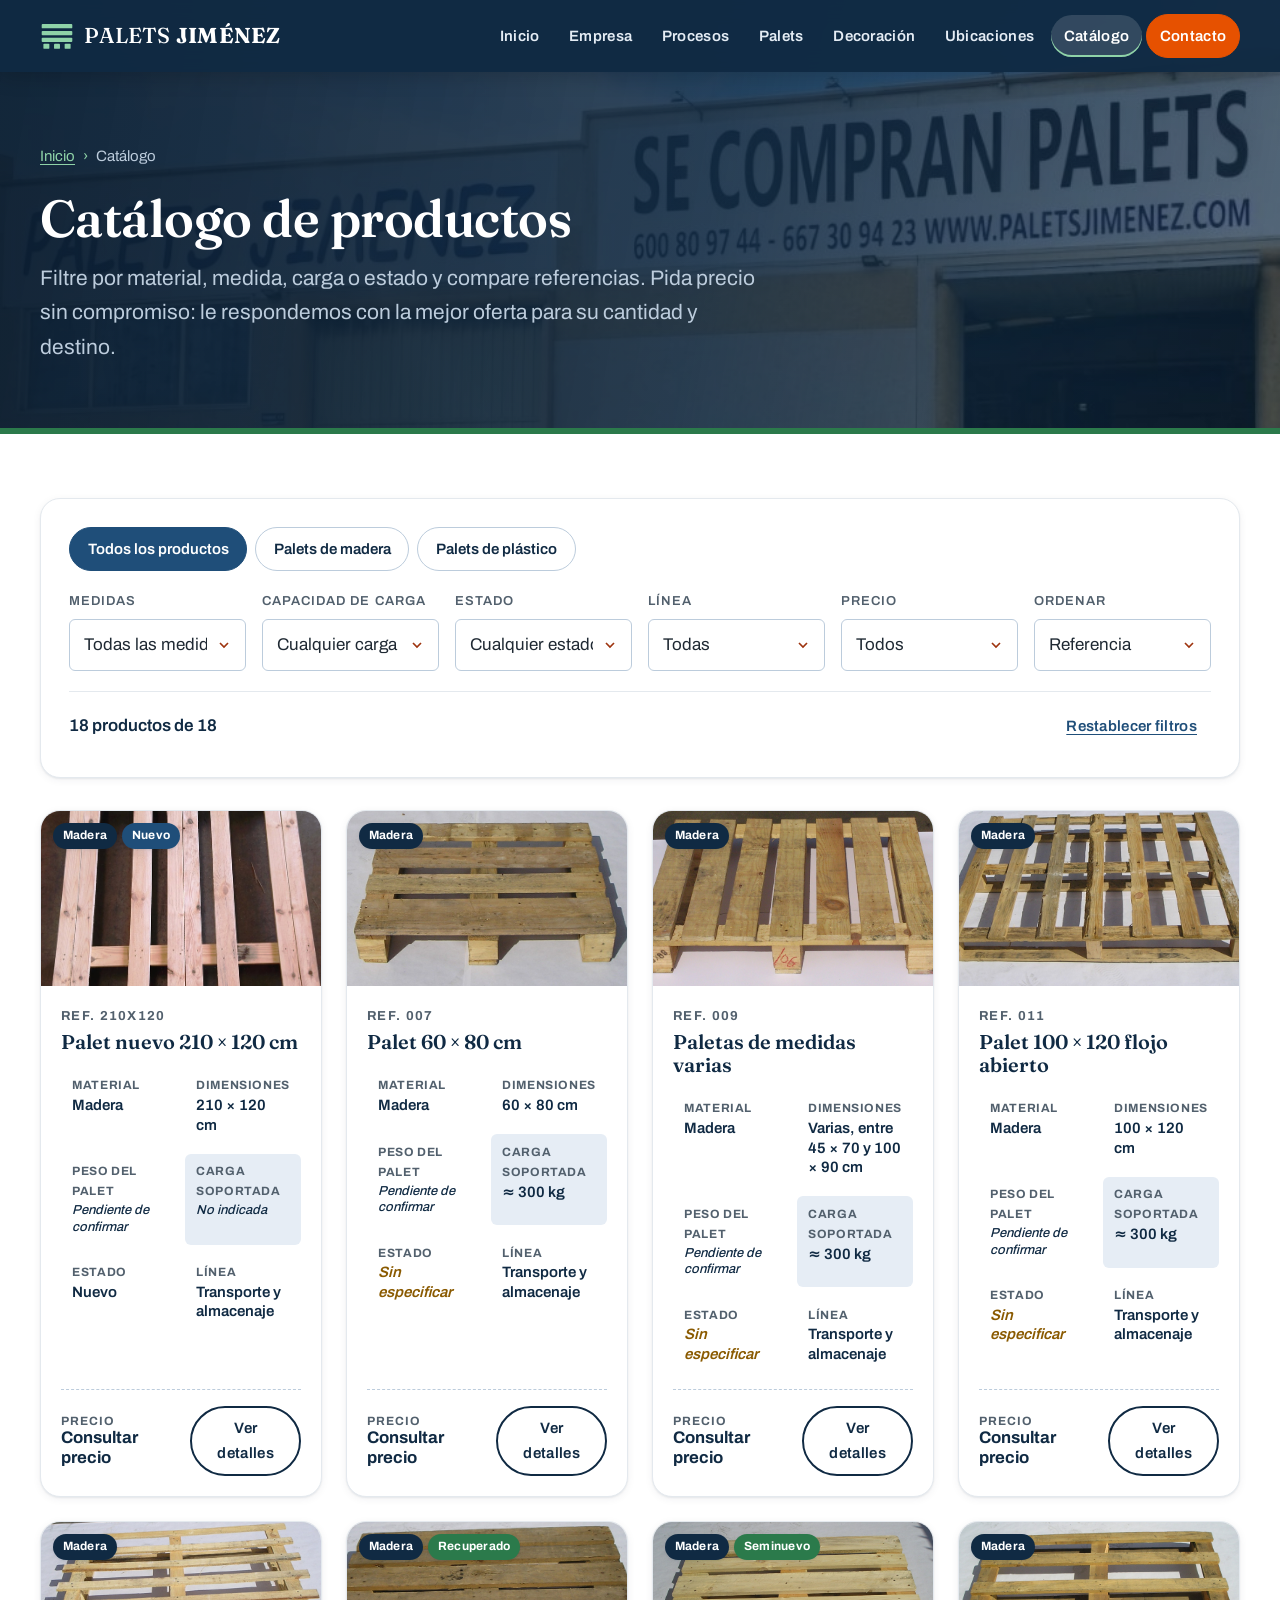
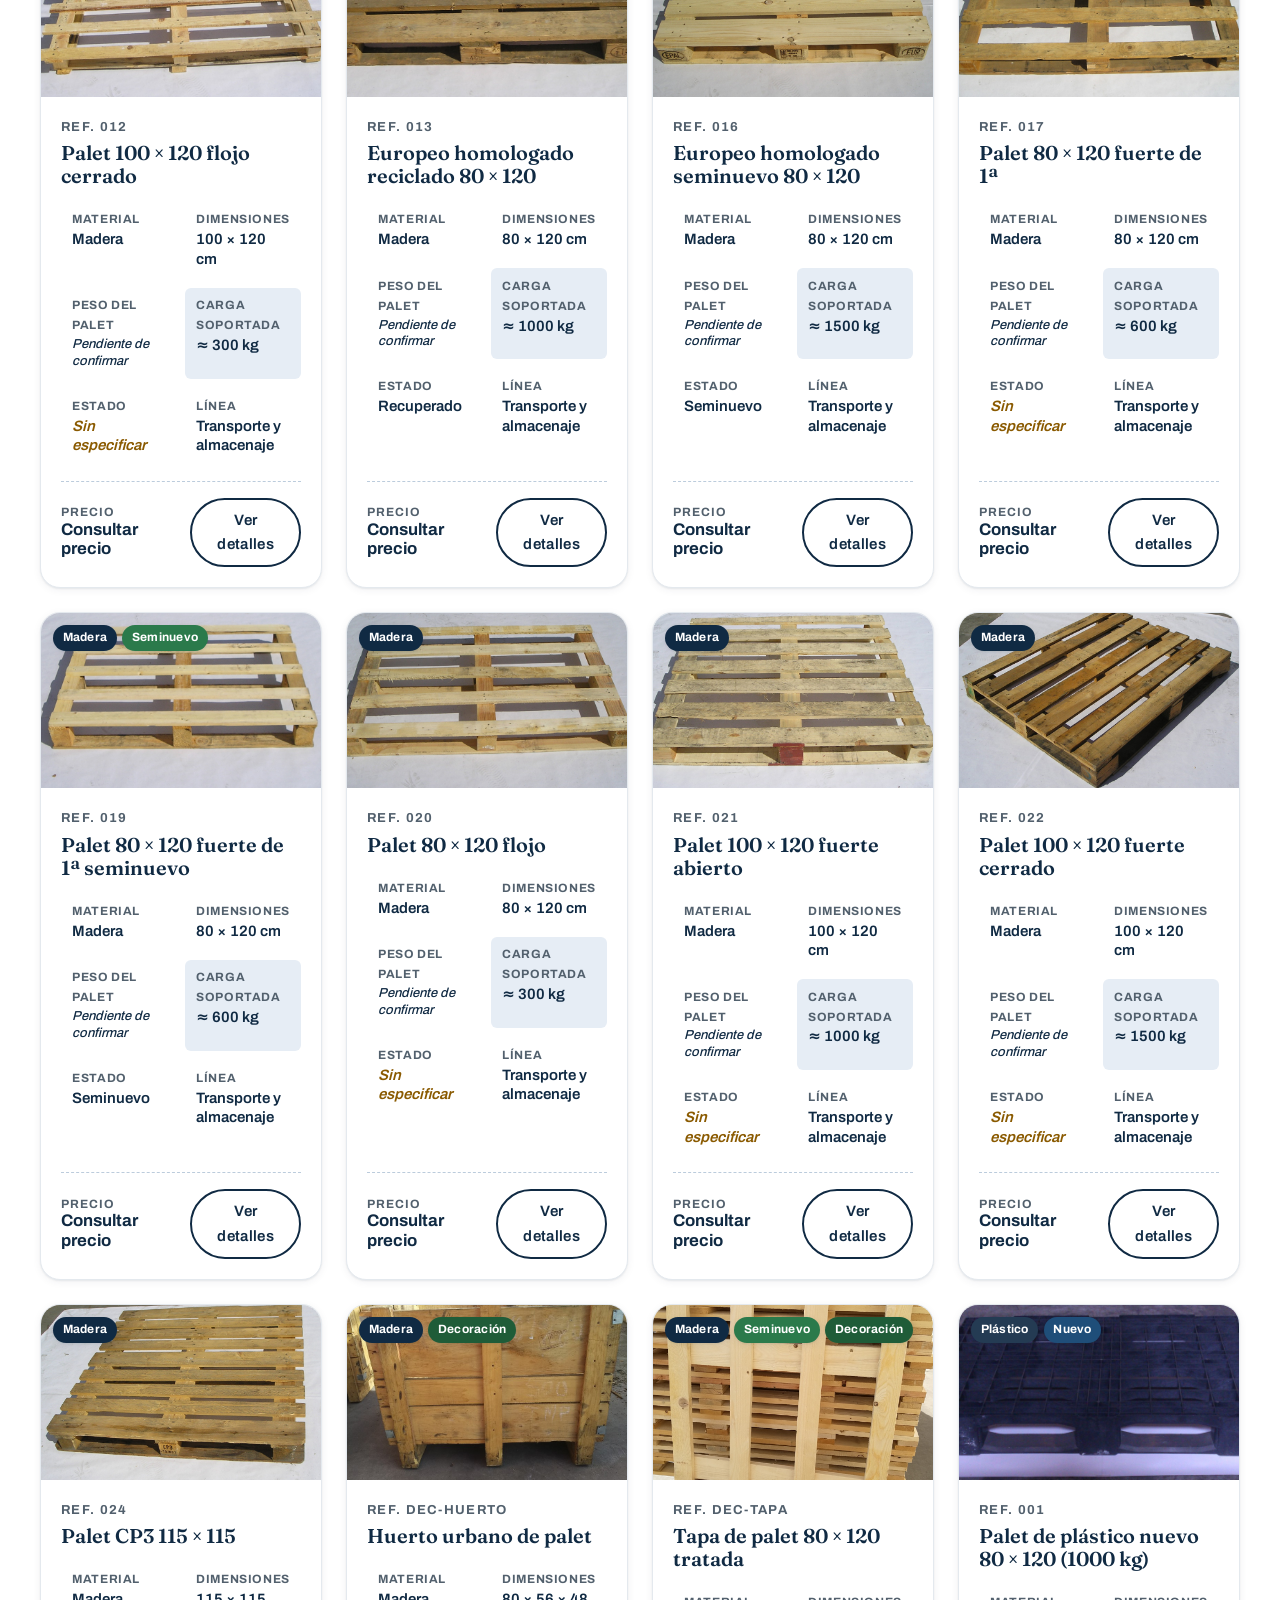
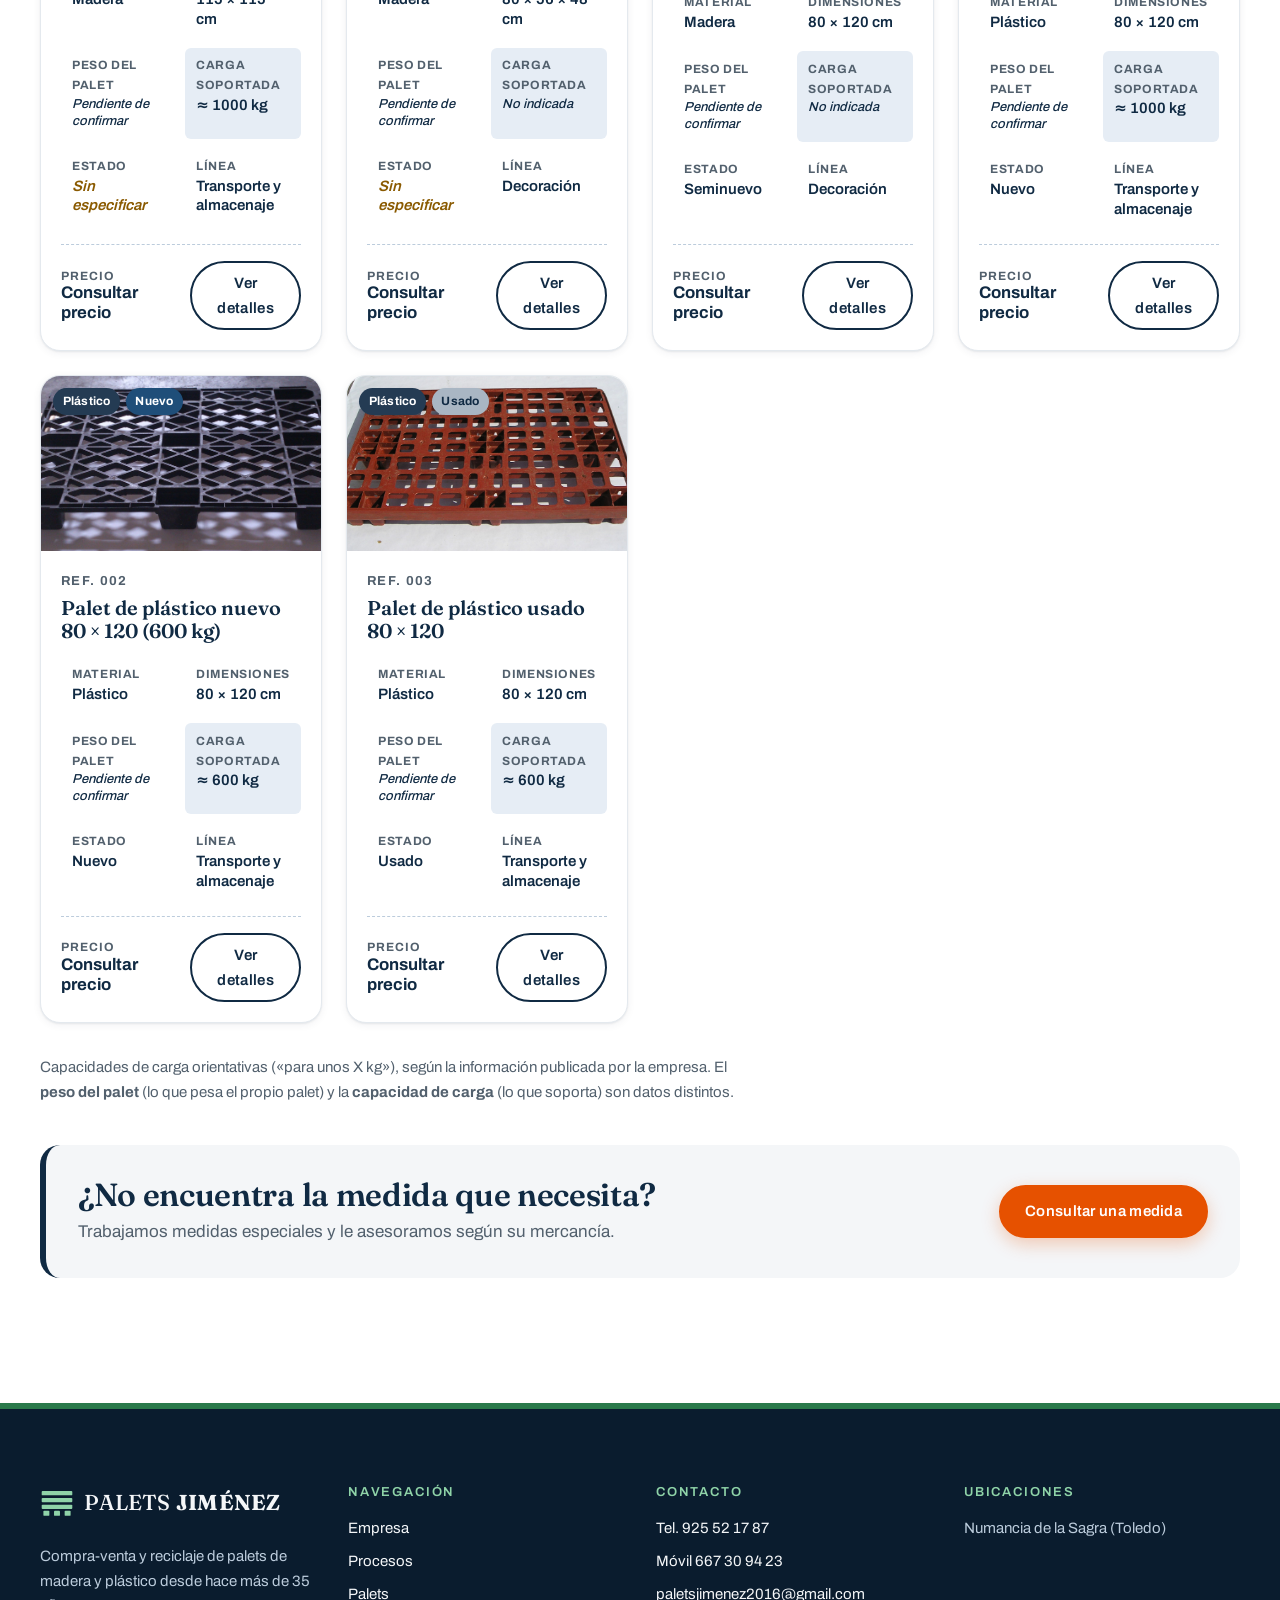
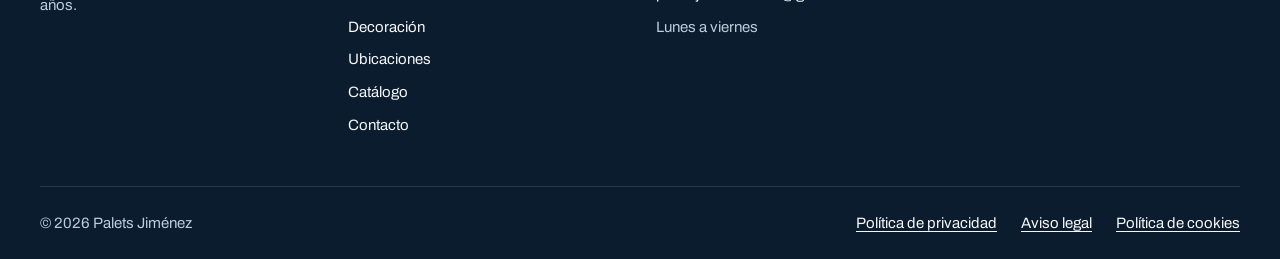
==== commit 66aea447: "Foto de la nave en el hero, botón de WhatsApp y una sola ubicación - Hero y cabeceras interiores con" ====
--- a/catalogo.html
+++ b/catalogo.html
@@ -12,8 +12,8 @@
   <meta property="og:type" content="website">
   <meta property="og:locale" content="es_ES">
   <meta property="og:title" content="Catálogo de palets de madera y plástico · Palets Jiménez">
-  <meta property="og:description" content="Más de 35 años comprando, vendiendo y reciclando palets. Transporte propio y almacenes cerrados en Toledo y Madrid.">
-  <meta property="og:image" content="assets/img/hero-original.jpg">
+  <meta property="og:description" content="Más de 35 años comprando, vendiendo y reciclando palets. Transporte propio y almacén cerrado en Numancia de la Sagra (Toledo).">
+  <meta property="og:image" content="assets/img/nave-numancia-960.jpg">
   <link rel="icon" href="assets/img/favicon.svg" type="image/svg+xml">
   <link rel="preload" href="assets/fonts/archivo-latin.woff2" as="font" type="font/woff2" crossorigin>
   <link rel="preload" href="assets/fonts/fraunces-latin.woff2" as="font" type="font/woff2" crossorigin>
--- a/css/roles.css
+++ b/css/roles.css
@@ -98,3 +98,41 @@
 .hero { min-height: min(92svh, 860px); padding-bottom: clamp(6rem, 10vw, 8rem); }
 .hero__inner { grid-template-columns: 1fr !important; }
 .hero__content { max-width: 760px; }
+
+/* Hero con la foto de la nave de Numancia de la Sagra (versión ligera en móvil) */
+.hero__bg {
+  background:
+    linear-gradient(95deg, rgb(10 28 46 / .92) 0%, rgb(16 42 67 / .78) 42%, rgb(16 42 67 / .25) 75%, rgb(16 42 67 / .1) 100%),
+    url('../assets/img/nave-numancia.jpg') 70% 45% / cover no-repeat;
+}
+@media (max-width: 760px) {
+  .hero__bg {
+    background:
+      linear-gradient(180deg, rgb(10 28 46 / .55) 0%, rgb(10 28 46 / .82) 45%, rgb(10 28 46 / .92) 100%),
+      url('../assets/img/nave-numancia-960.jpg') 30% 30% / cover no-repeat;
+  }
+}
+.page-hero {
+  background:
+    linear-gradient(100deg, rgb(10 28 46 / .95) 0%, rgb(16 42 67 / .85) 55%, rgb(16 42 67 / .55) 100%),
+    url('../assets/img/nave-numancia-960.jpg') center 40% / cover no-repeat, var(--navy-900);
+}
+
+/* Una sola ubicación: tarjeta horizontal (mapa | datos) en escritorio */
+.locations__grid:has(> .loc:only-child) { grid-template-columns: 1fr; }
+@media (min-width: 900px) {
+  .loc:only-child { display: grid; grid-template-columns: 1.15fr 1fr; }
+  .loc:only-child .loc__map { aspect-ratio: auto; min-height: 420px; }
+}
+
+/* Botón de WhatsApp (color de marca de WhatsApp, excepción a la paleta) */
+.whatsapp-cta {
+  display: flex; align-items: center; gap: 1rem; margin: 1.5rem 0 0; padding: 1.1rem 1.35rem;
+  border-radius: var(--radius); background: #25d366; color: #0b3d1f; text-decoration: none;
+  box-shadow: 0 8px 22px rgb(37 211 102 / .3); transition: transform .2s, box-shadow .2s, background .2s;
+}
+.whatsapp-cta:hover { background: #1ebe5b; color: #062b15; transform: translateY(-2px); box-shadow: 0 12px 28px rgb(37 211 102 / .38); }
+.whatsapp-cta svg { flex: none; width: 44px; height: 44px; fill: #fff; }
+.whatsapp-cta strong { display: block; font-size: var(--fs-lg); line-height: 1.2; }
+.whatsapp-cta small { display: block; font-size: var(--fs-sm); font-weight: 500; }
+.quick-actions { margin-top: 1rem; }
